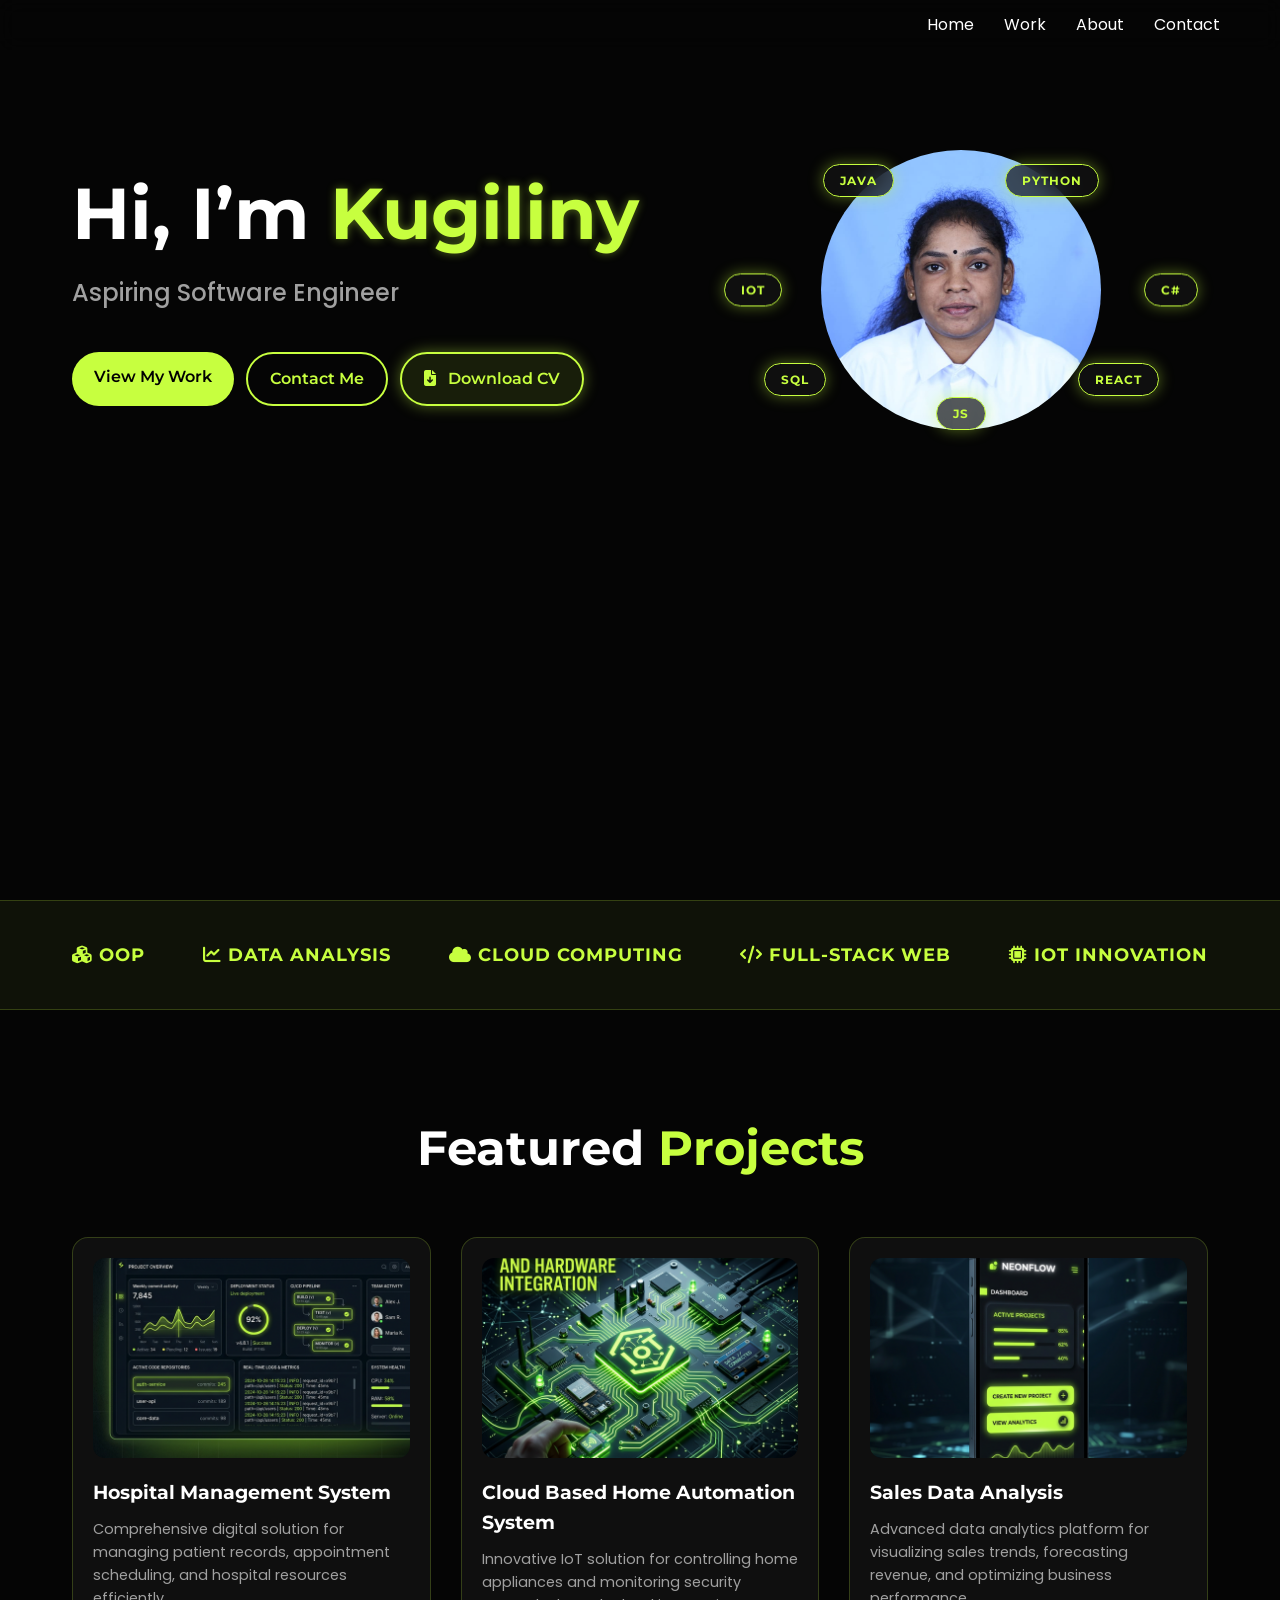
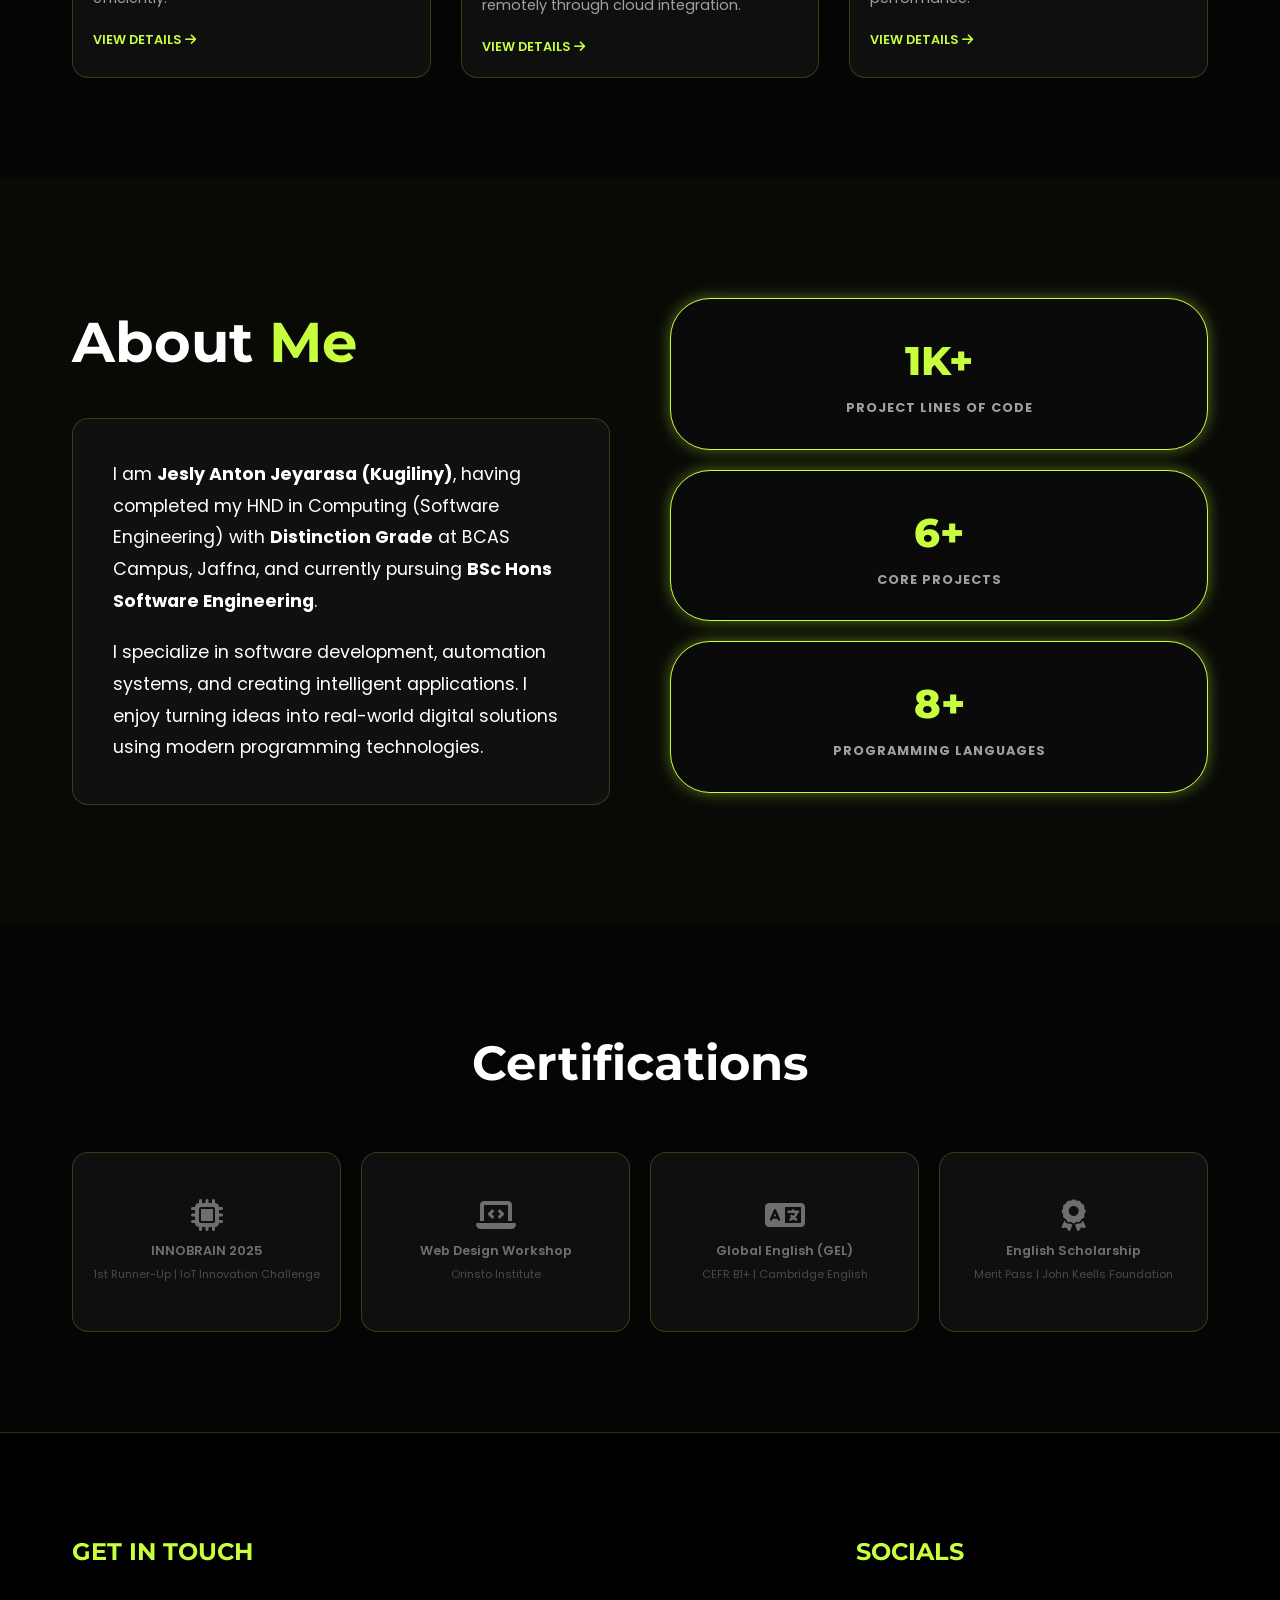
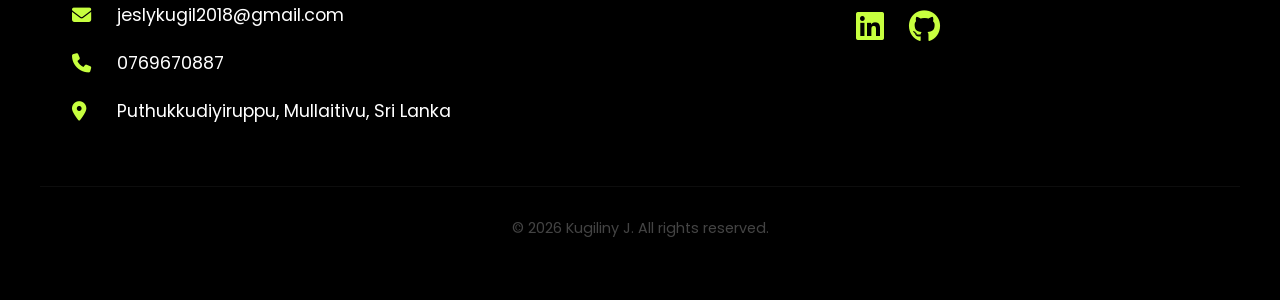
==== index.html @ eb938225 "style: update achievement cards to pill shape" ====
<!DOCTYPE html>
<html lang="en">

<head>
    <meta charset="UTF-8">
    <meta name="viewport" content="width=1280">
    <title>Kugiliny J. | Software Engineer Portfolio</title>
    <link rel="preconnect" href="https://fonts.googleapis.com">
    <link rel="preconnect" href="https://fonts.gstatic.com" crossorigin>
    <link
        href="https://fonts.googleapis.com/css2?family=Montserrat:wght@700;800&family=Poppins:wght@400;500;600&display=swap"
        rel="stylesheet">
    <link rel="stylesheet" href="style.css">
    <link rel="stylesheet" href="https://cdnjs.cloudflare.com/ajax/libs/font-awesome/6.4.0/css/all.min.css">
</head>

<body>

    <nav
        style="position: fixed; top: 0; left: 0; right: 0; z-index: 1000; background: rgba(5,5,5,0.8); backdrop-filter: blur(10px); min-width: 1280px;">
        <div class="container"
            style="padding: 10px 20px; display: flex; justify-content: space-between; align-items: center;">
            <div class="logo-placeholder" style="height: 30px;"></div>
            <div class="nav-links" style="display: flex; gap: 30px;">
                <a href="#home">Home</a>
                <a href="#projects">Work</a>
                <a href="#about">About</a>
                <a href="#contact">Contact</a>
            </div>
        </div>
    </nav>

    <!-- Hero Section -->
    <section id="home" class="hero"
        style="min-height: 100vh; display: flex; align-items: flex-start; padding-top: 150px; position: relative; overflow: hidden;">
        <div class="container" style="display: grid; grid-template-columns: 1.2fr 1fr; gap: 50px; align-items: center;">
            <div class="hero-content reveal">
                <h1 style="font-size: 4.5rem; line-height: 1.1; margin-bottom: 20px;">Hi, I’m <span class="glow-text"
                        style="color: var(--accent-color);">Kugiliny</span></h1>
                <p style="font-size: 1.5rem; color: var(--text-gray); margin-bottom: 40px; font-weight: 500;">Aspiring
                    Software Engineer </p>
                <div class="hero-btns" style="display: flex; gap: 12px;">
                    <a href="#projects" class="btn btn-primary">View My Work</a>
                    <a href="#contact" class="btn btn-secondary">Contact Me</a>
                    <a href="assets/Kugiliny_CV.pdf" download class="btn btn-secondary glow-border"
                        style="background: rgba(199, 255, 63, 0.1);"><i class="fas fa-file-download"
                            style="margin-right: 8px;"></i> Download CV</a>
                </div>
            </div>
            <div class="hero-image-container" style="position: relative;">
                <!-- Animated SVG Blob - Sharp and Solid -->
                <div class="blob-bg">
                    <svg viewBox="0 0 200 200" xmlns="http://www.w3.org/2000/svg">
                        <path fill="var(--accent-color)"
                            d="M38.1,-63.4C48.5,-55.8,55.5,-42.6,62.3,-29.4C69.1,-16.1,75.7,-2.8,74.1,9.8C72.5,22.4,62.7,34.3,51.8,43.2C40.9,52.2,28.9,58.3,15.6,62.4C2.3,66.6,-12.3,68.8,-26.4,65.1C-40.5,61.4,-54.2,51.8,-63.3,38.9C-72.4,26.1,-76.9,10,-75.1,-5.1C-73.3,-20.1,-65.2,-34.1,-54.1,-42.1C-43,-50.2,-28.9,-52.3,-16.1,-57.8C-3.4,-63.4,8,-72.4,22.1,-71.8C36.2,-71.2,52.9,-61.1,38.1,-63.4Z"
                            transform="translate(100 100)" />
                    </svg>
                </div>

                <div class="image-wrapper profile-mask" style="border: none; box-shadow: none;">
                    <img src="assets/kugiliny_photo.jpeg" alt="Kugiliny J.">
                </div>

                <!-- Tech Tags Restored to Original Style -->
                <div class="tech-tag glass glow-border" style="top: 5%; left: 22%;">Java</div>
                <div class="tech-tag glass glow-border" style="top: 5%; right: 22%;">Python</div>
                <div class="tech-tag glass glow-border" style="top: 50%; right: 2%; transform: translateY(-50%);">C#
                </div>
                <div class="tech-tag glass glow-border" style="top: 50%; left: 2%; transform: translateY(-50%);">IoT
                </div>
                <div class="tech-tag glass glow-border" style="bottom: 12%; left: 10%;">SQL</div>
                <div class="tech-tag glass glow-border" style="bottom: 12%; right: 10%;">React</div>
                <div class="tech-tag glass glow-border" style="bottom: 0%; left: 50%; transform: translateX(-50%);">JS
                </div>
            </div>
        </div>
        </div>
        </div>
    </section>

    <!-- Skill Bar -->
    <div class="skill-bar"
        style="background: rgba(199, 255, 63, 0.05); border-top: 1px solid var(--glass-border); border-bottom: 1px solid var(--glass-border); padding: 40px 0;">
        <div class="container"
            style="display: flex; justify-content: space-between; align-items: center; color: var(--accent-color); font-weight: 700; font-family: var(--font-heading); font-size: 1.1rem; text-transform: uppercase; letter-spacing: 1px;">
            <div class="skill-item"><i class="fas fa-cubes"></i> OOP</div>
            <div class="skill-item"><i class="fas fa-chart-line"></i> Data Analysis</div>
            <div class="skill-item"><i class="fas fa-cloud"></i> Cloud Computing</div>
            <div class="skill-item"><i class="fas fa-code"></i> Full-Stack Web</div>
            <div class="skill-item"><i class="fas fa-microchip"></i> IoT Innovation</div>
        </div>
    </div>

    <!-- Featured Projects -->
    <section id="projects">
        <div class="container">
            <h2 style="font-size: 3rem; margin-bottom: 50px; text-align: center;">Featured <span
                    style="color: var(--accent-color);">Projects</span></h2>
            <div class="project-grid" style="display: grid; grid-template-columns: repeat(3, 1fr); gap: 30px;">
                <!-- Project 1 -->
                <div class="project-card glass reveal" style="padding: 20px; transition: 0.4s ease; cursor: pointer;">
                    <div class="thumb"
                        style="width: 100%; height: 200px; border-radius: 12px; overflow: hidden; margin-bottom: 20px;">
                        <img src="assets/project_1.png" alt="Project 1"
                            style="width: 100%; height: 100%; object-fit: cover;">
                    </div>
                    <h3 style="margin-bottom: 10px;">Hospital Management System</h3>
                    <p style="color: var(--text-gray); font-size: 0.9rem; margin-bottom: 20px;">Comprehensive digital
                        solution for managing patient records, appointment scheduling, and hospital resources
                        efficiently.</p>
                    <div style="color: var(--accent-color); font-weight: 600; font-size: 0.8rem;">VIEW DETAILS <i
                            class="fas fa-arrow-right"></i></div>
                </div>
                <!-- Project 2 -->
                <div class="project-card glass reveal" style="padding: 20px; transition: 0.4s ease; cursor: pointer;">
                    <div class="thumb"
                        style="width: 100%; height: 200px; border-radius: 12px; overflow: hidden; margin-bottom: 20px;">
                        <img src="assets/project_2.png" alt="Project 2"
                            style="width: 100%; height: 100%; object-fit: cover;">
                    </div>
                    <h3 style="margin-bottom: 10px;">Cloud Based Home Automation System</h3>
                    <p style="color: var(--text-gray); font-size: 0.9rem; margin-bottom: 20px;">Innovative IoT solution
                        for controlling home appliances and monitoring security remotely through cloud integration.</p>
                    <div style="color: var(--accent-color); font-weight: 600; font-size: 0.8rem;">VIEW DETAILS <i
                            class="fas fa-arrow-right"></i></div>
                </div>
                <!-- Project 3 -->
                <div class="project-card glass reveal" style="padding: 20px; transition: 0.4s ease; cursor: pointer;">
                    <div class="thumb"
                        style="width: 100%; height: 200px; border-radius: 12px; overflow: hidden; margin-bottom: 20px;">
                        <img src="assets/project_3.png" alt="Project 3"
                            style="width: 100%; height: 100%; object-fit: cover;">
                    </div>
                    <h3 style="margin-bottom: 10px;">Sales Data Analysis</h3>
                    <p style="color: var(--text-gray); font-size: 0.9rem; margin-bottom: 20px;">Advanced data analytics
                        platform for visualizing sales trends, forecasting revenue, and optimizing business performance.
                    </p>
                    <div style="color: var(--accent-color); font-weight: 600; font-size: 0.8rem;">VIEW DETAILS <i
                            class="fas fa-arrow-right"></i></div>
                </div>
            </div>
        </div>
    </section>

    <!-- About Me -->
    <section id="about" style="background: rgba(199, 255, 63, 0.02); padding: 120px 0;">
        <div class="container">
            <div style="display: grid; grid-template-columns: 1fr 1fr; gap: 60px; align-items: start;">
                <div class="about-content reveal">
                    <h2 style="font-size: 3.5rem; margin-bottom: 30px;">About <span
                            style="color: var(--accent-color);">Me</span></h2>
                    <div class="glass" style="padding: 40px; line-height: 1.8;">
                        <p style="margin-bottom: 20px; font-size: 1.1rem;">I am <strong>Jesly Anton Jeyarasa
                                (Kugiliny)</strong>, having completed my HND in Computing (Software Engineering) with
                            <strong>Distinction Grade</strong> at BCAS Campus, Jaffna, and currently pursuing
                            <strong>BSc Hons Software Engineering</strong>.
                        </p>
                        <p style="font-size: 1.1rem;">I specialize in software development, automation systems, and
                            creating intelligent applications. I enjoy turning ideas into real-world digital solutions
                            using modern programming technologies.</p>
                    </div>
                </div>

                <div class="achievements-column reveal" style="display: flex; flex-direction: column; gap: 20px;">
                    <div class="achievement-card glow-border"
                        style="padding: 30px; text-align: center; transition: 0.4s ease; background: #0a0a0a; border-radius: 40px;">
                        <div
                            style="font-size: 2.5rem; color: var(--accent-color); font-family: var(--font-heading); font-weight: 800; margin-bottom: 5px;">
                            1K+</div>
                        <div
                            style="font-weight: 700; text-transform: uppercase; letter-spacing: 1px; font-size: 0.8rem; color: var(--text-gray);">
                            Project Lines of Code</div>
                    </div>
                    <div class="achievement-card glow-border"
                        style="padding: 30px; text-align: center; transition: 0.4s ease; background: #0a0a0a; border-radius: 40px;">
                        <div
                            style="font-size: 2.5rem; color: var(--accent-color); font-family: var(--font-heading); font-weight: 800; margin-bottom: 5px;">
                            6+</div>
                        <div
                            style="font-weight: 700; text-transform: uppercase; letter-spacing: 1px; font-size: 0.8rem; color: var(--text-gray);">
                            Core Projects</div>
                    </div>
                    <div class="achievement-card glow-border"
                        style="padding: 30px; text-align: center; transition: 0.4s ease; background: #0a0a0a; border-radius: 40px;">
                        <div
                            style="font-size: 2.5rem; color: var(--accent-color); font-family: var(--font-heading); font-weight: 800; margin-bottom: 5px;">
                            8+</div>
                        <div
                            style="font-weight: 700; text-transform: uppercase; letter-spacing: 1px; font-size: 0.8rem; color: var(--text-gray);">
                            Programming Languages</div>
                    </div>
                </div>
            </div>
        </div>
    </section>

    <!-- Certificates -->
    <section>
        <div class="container">
            <h2 style="font-size: 3rem; margin-bottom: 50px; text-align: center;">Certifications</h2>
            <div class="cert-grid" style="display: grid; grid-template-columns: repeat(4, 1fr); gap: 20px;">
                <div class="cert-item glass"
                    style="height: 180px; display: flex; align-items: center; justify-content: center; overflow: hidden; transition: 0.3s ease;">
                    <div style="opacity: 0.4; text-align: center; padding: 20px;">
                        <i class="fas fa-microchip" style="font-size: 2rem; margin-bottom: 10px;"></i>
                        <div style="font-size: 0.8rem; font-weight: 600;">INNOBRAIN 2025</div>
                        <div style="font-size: 0.7rem; color: var(--text-gray); margin-top: 5px;">1st Runner-Up | IoT
                            Innovation Challenge</div>
                    </div>
                </div>
                <div class="cert-item glass"
                    style="height: 180px; display: flex; align-items: center; justify-content: center; overflow: hidden; transition: 0.3s ease;">
                    <div style="opacity: 0.4; text-align: center; padding: 20px;">
                        <i class="fas fa-laptop-code" style="font-size: 2rem; margin-bottom: 10px;"></i>
                        <div style="font-size: 0.8rem; font-weight: 600;">Web Design Workshop</div>
                        <div style="font-size: 0.7rem; color: var(--text-gray); margin-top: 5px;">Orinsto Institute
                        </div>
                    </div>
                </div>
                <div class="cert-item glass"
                    style="height: 180px; display: flex; align-items: center; justify-content: center; overflow: hidden; transition: 0.3s ease;">
                    <div style="opacity: 0.4; text-align: center; padding: 20px;">
                        <i class="fas fa-language" style="font-size: 2rem; margin-bottom: 10px;"></i>
                        <div style="font-size: 0.8rem; font-weight: 600;">Global English (GEL)</div>
                        <div style="font-size: 0.7rem; color: var(--text-gray); margin-top: 5px;">CEFR B1+ | Cambridge
                            English</div>
                    </div>
                </div>
                <div class="cert-item glass"
                    style="height: 180px; display: flex; align-items: center; justify-content: center; overflow: hidden; transition: 0.3s ease;">
                    <div style="opacity: 0.4; text-align: center; padding: 20px;">
                        <i class="fas fa-award" style="font-size: 2rem; margin-bottom: 10px;"></i>
                        <div style="font-size: 0.8rem; font-weight: 600;">English Scholarship</div>
                        <div style="font-size: 0.7rem; color: var(--text-gray); margin-top: 5px;">Merit Pass | John
                            Keells Foundation</div>
                    </div>
                </div>
            </div>
        </div>
    </section>

    <!-- Footer -->
    <footer id="contact" style="padding: 100px 0 60px; border-top: 1px solid var(--glass-border); background: #000;">
        <div class="container" style="display: grid; grid-template-columns: 2fr 1fr; gap: 80px;">
            <div class="footer-contact">
                <h3 style="font-size: 1.5rem; margin-bottom: 30px; color: var(--accent-color);">GET IN TOUCH</h3>
                <div style="display: flex; flex-direction: column; gap: 20px;">
                    <a href="mailto:jeslykugil2018@gmail.com"
                        style="display: flex; align-items: center; gap: 15px; font-size: 1.1rem;">
                        <i class="fas fa-envelope"
                            style="color: var(--accent-color); font-size: 1.2rem; width: 30px;"></i>
                        jeslykugil2018@gmail.com
                    </a>
                    <a href="tel:0769670887" style="display: flex; align-items: center; gap: 15px; font-size: 1.1rem;">
                        <i class="fas fa-phone" style="color: var(--accent-color); font-size: 1.2rem; width: 30px;"></i>
                        0769670887
                    </a>
                    <div
                        style="display: flex; align-items: center; gap: 15px; font-size: 1.1rem; color: var(--text-white);">
                        <i class="fas fa-location-dot"
                            style="color: var(--accent-color); font-size: 1.2rem; width: 30px;"></i>
                        Puthukkudiyiruppu, Mullaitivu, Sri Lanka
                    </div>
                </div>
            </div>
            <div class="footer-socials">
                <h3 style="font-size: 1.5rem; margin-bottom: 30px; color: var(--accent-color);">SOCIALS</h3>
                <div style="display: flex; gap: 25px; font-size: 2rem;">
                    <a href="#" style="color: var(--accent-color); transition: 0.3s ease;"
                        onmouseover="this.style.textShadow='0 0 15px var(--accent-glow)'"
                        onmouseout="this.style.textShadow='none'">
                        <i class="fab fa-linkedin"></i>
                    </a>
                    <a href="https://github.com/jeslykugil2018" target="_blank"
                        style="color: var(--accent-color); transition: 0.3s ease;"
                        onmouseover="this.style.textShadow='0 0 15px var(--accent-glow)'"
                        onmouseout="this.style.textShadow='none'">
                        <i class="fab fa-github"></i>
                    </a>
                </div>
            </div>
        </div>
        <div class="container"
            style="margin-top: 60px; text-align: center; border-top: 1px solid rgba(255,255,255,0.05); padding-top: 30px; font-size: 0.9rem; color: #444;">
            &copy; 2026 Kugiliny J. All rights reserved.
        </div>
    </footer>

    <script src="scripts.js"></script>
    <style>
        .project-card:hover {
            border-color: var(--accent-color);
            box-shadow: 0 0 30px var(--accent-glow);
            transform: translateY(-10px);
        }

        .nav-links a:hover {
            color: var(--accent-color);
        }

        .cert-item:hover {
            transform: scale(1.05);
            border-color: var(--accent-color);
            opacity: 1;
        }

        .cert-item:hover div {
            opacity: 1 !important;
            color: var(--accent-color);
        }

        .achievement-card:hover {
            transform: translateY(-5px);
            border-color: var(--accent-color);
            box-shadow: 0 0 20px var(--accent-glow);
        }
    </style>
</body>

</html>
---- style.css ----
:root {
    --bg-color: #050505;
    --accent-color: #C7FF3F;
    --accent-glow: rgba(199, 255, 63, 0.4);
    --text-white: #ffffff;
    --text-gray: #a0a0a0;
    --glass-bg: rgba(20, 20, 20, 0.7);
    --glass-border: rgba(199, 255, 63, 0.2);
    --card-shadow: 0 8px 32px 0 rgba(0, 0, 0, 0.8);
    --font-heading: 'Montserrat', sans-serif;
    --font-body: 'Poppins', sans-serif;
}

* {
    margin: 0;
    padding: 0;
    box-sizing: border-box;
}

html,
body {
    min-width: 1280px;
    background-color: var(--bg-color);
    color: var(--text-white);
    font-family: var(--font-body);
    overflow-x: auto;
    line-height: 1.6;
}

h1,
h2,
h3 {
    font-family: var(--font-heading);
    font-weight: 700;
}

a {
    text-decoration: none;
    color: inherit;
    transition: 0.3s ease;
}

/* Glassmorphism Utility */
.glass {
    background: var(--glass-bg);
    backdrop-filter: blur(12px);
    -webkit-backdrop-filter: blur(12px);
    border: 1px solid var(--glass-border);
    border-radius: 16px;
}

/* Glow Utility */
.glow-border {
    border: 1px solid var(--accent-color);
    box-shadow: 0 0 15px var(--accent-glow);
}

.glow-text {
    text-shadow: 0 0 10px var(--accent-glow);
}

/* Buttons */
.btn {
    padding: 12px 22px;
    border-radius: 50px;
    font-weight: 600;
    cursor: pointer;
    transition: all 0.3s cubic-bezier(0.175, 0.885, 0.32, 1.275);
    display: inline-block;
    font-family: var(--font-heading);
}

.btn-primary {
    background-color: var(--accent-color);
    color: #000;
    border: none;
}

.btn-primary:hover {
    transform: scale(1.05);
    box-shadow: 0 0 25px var(--accent-glow);
}

.btn-secondary {
    background: transparent;
    color: var(--accent-color);
    border: 2px solid var(--accent-color);
}

.btn-secondary:hover {
    background: var(--accent-color);
    color: #000;
    box-shadow: 0 0 20px var(--accent-glow);
}

/* Layout Containers */
.container {
    width: 1200px;
    margin: 0 auto;
    padding: 0 2rem;
}

section {
    padding: 100px 0;
}

/* Animations */
@keyframes float {
    0% {
        transform: translateY(0px);
    }

    50% {
        transform: translateY(-20px);
    }

    100% {
        transform: translateY(0px);
    }
}

@keyframes pulse-glow {
    0% {
        box-shadow: 0 0 10px var(--accent-glow);
    }

    50% {
        box-shadow: 0 0 25px var(--accent-glow);
    }

    100% {
        box-shadow: 0 0 10px var(--accent-glow);
    }
}

@keyframes float-tag {
    0% {
        transform: translateY(0) rotate(0deg);
    }

    33% {
        transform: translateY(-10px) rotate(2deg);
    }

    66% {
        transform: translateY(5px) rotate(-1deg);
    }

    100% {
        transform: translateY(0) rotate(0deg);
    }
}

.tech-tag {
    position: absolute;
    padding: 6px 16px;
    font-weight: 700;
    font-family: var(--font-heading);
    color: var(--accent-color);
    letter-spacing: 1px;
    text-transform: uppercase;
    font-size: 0.75rem;
    z-index: 10;
    pointer-events: none;
    border-radius: 50px !important;
    white-space: nowrap;
    transition: transform 0.3s ease;
}

/* Remove Pointer Triangles */
.tech-tag::after {
    display: none;
}

/* Position pointers based on tag side */
.tech-tag[style*="left"]::after {
    right: -8px;
    top: 50%;
    transform: translateY(-50%);
    border-width: 6px 0 6px 10px;
    border-color: transparent transparent transparent #fff;
}

.tech-tag[style*="right"]::after {
    left: -8px;
    top: 50%;
    transform: translateY(-50%);
    border-width: 6px 10px 6px 0;
    border-color: transparent #fff transparent transparent;
}

/* Special case for bottom/centered tags */
.tech-tag[style*="bottom: 0%"]::after {
    top: -8px;
    left: 50%;
    transform: translateX(-50%);
    border-width: 0 6px 10px 6px;
    border-color: transparent transparent #fff transparent;
}

.tech-tag:nth-child(even) {
    animation-delay: -2s;
}

.tech-tag:nth-child(3n) {
    animation-delay: -4s;
}

/* Hero Image Enhancements */
.hero-image-container {
    display: flex;
    justify-content: center;
    align-items: center;
}

.blob-bg {
    position: absolute;
    width: 420px;
    height: 420px;
    z-index: -1;
    filter: blur(35px);
    opacity: 0.6;
}

.blob-bg svg {
    width: 100%;
    height: 100%;
}

.profile-mask {
    width: 280px;
    height: 280px;
    position: relative;
    overflow: hidden;
    border-radius: 50%;
    border: none;
    box-shadow: 0 10px 40px rgba(0, 0, 0, 0.5);
    z-index: 2;
}

.profile-mask img {
    width: 100%;
    height: 100%;
    object-fit: cover;
    transform: scale(1.05);
}

@keyframes blob-pulse {
    0% {
        transform: scale(1) rotate(0deg);
        opacity: 0.5;
    }

    50% {
        transform: scale(1.2) rotate(180deg);
        opacity: 0.8;
    }

    100% {
        transform: scale(1) rotate(360deg);
        opacity: 0.5;
    }
}

@keyframes morph {
    0% {
        border-radius: 60% 40% 30% 70% / 60% 30% 70% 40%;
    }

    50% {
        border-radius: 30% 60% 70% 40% / 50% 60% 30% 60%;
    }

    100% {
        border-radius: 60% 40% 30% 70% / 60% 30% 70% 40%;
    }
}

.reveal {
    opacity: 0;
    transform: translateY(30px);
    transition: all 0.8s ease-out;
}

.reveal.active {
    opacity: 1;
    transform: translateY(0);
}

/* --- End of Styles --- */
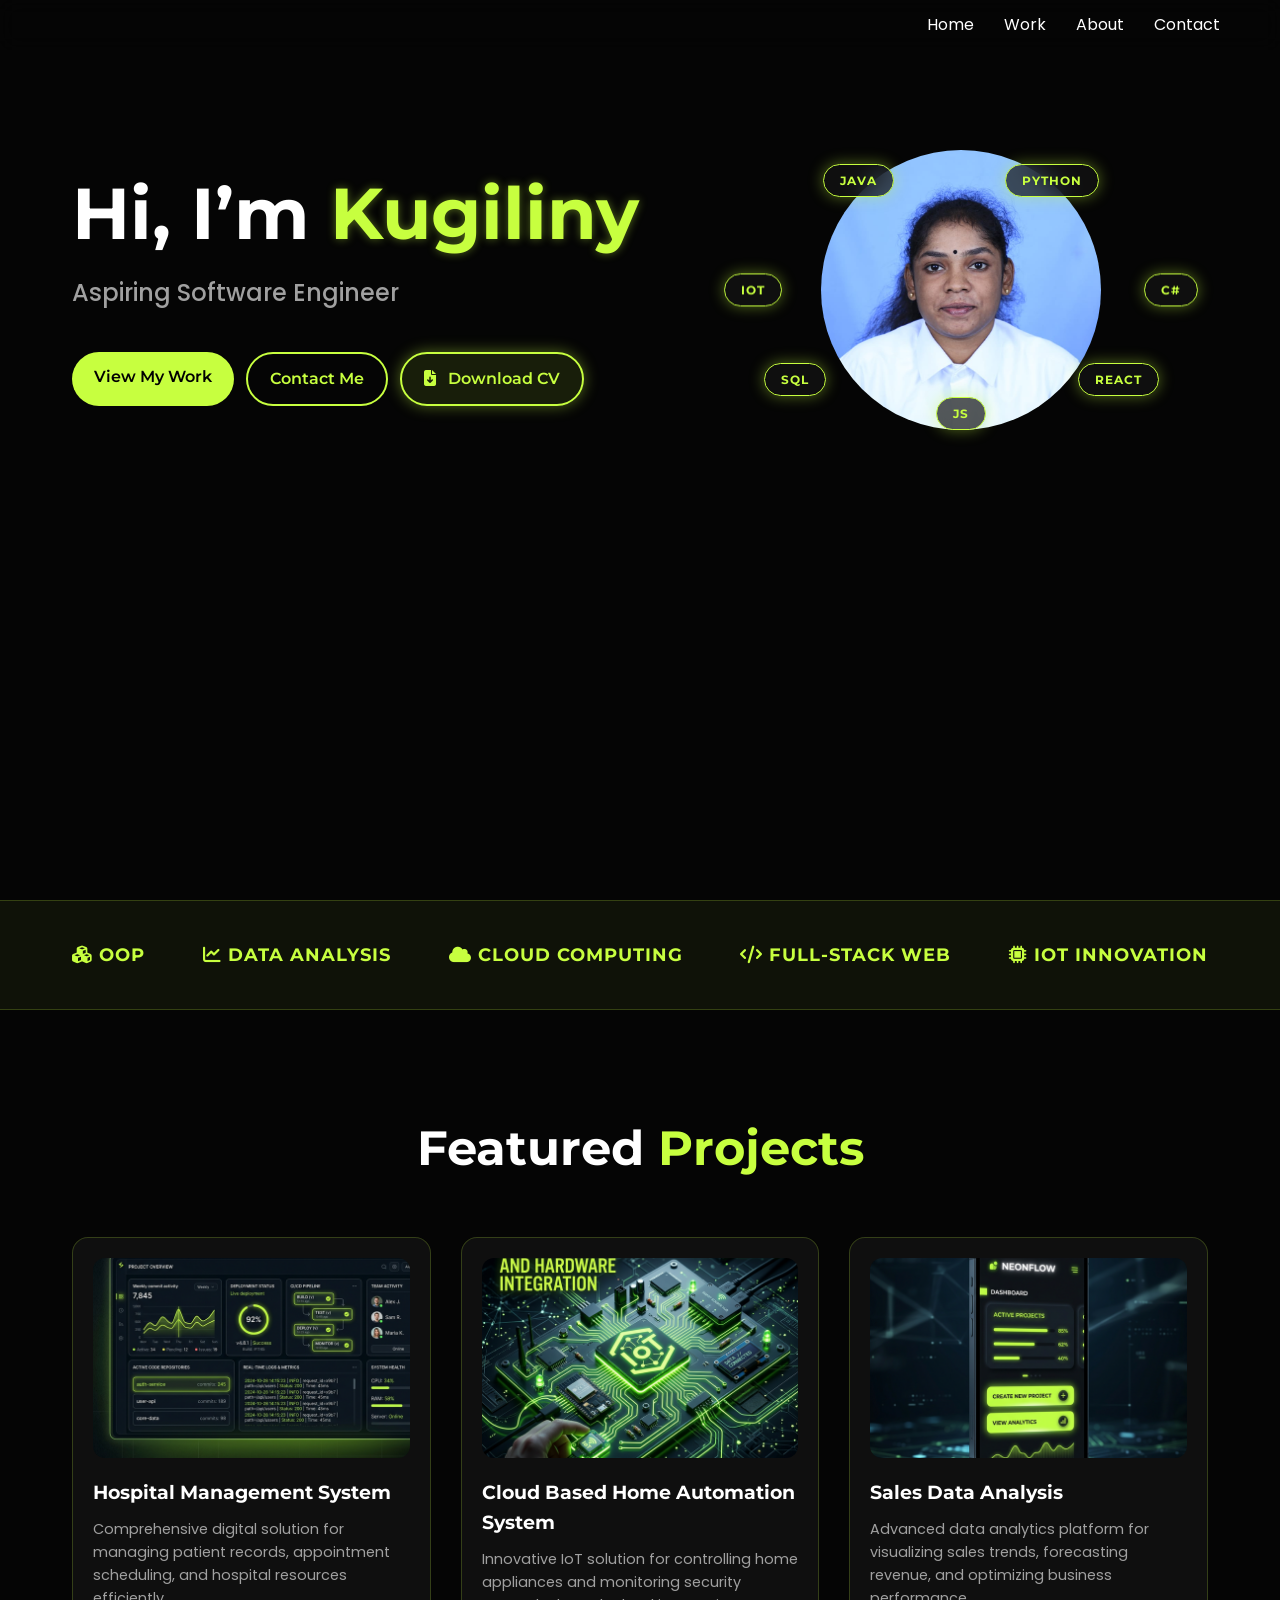
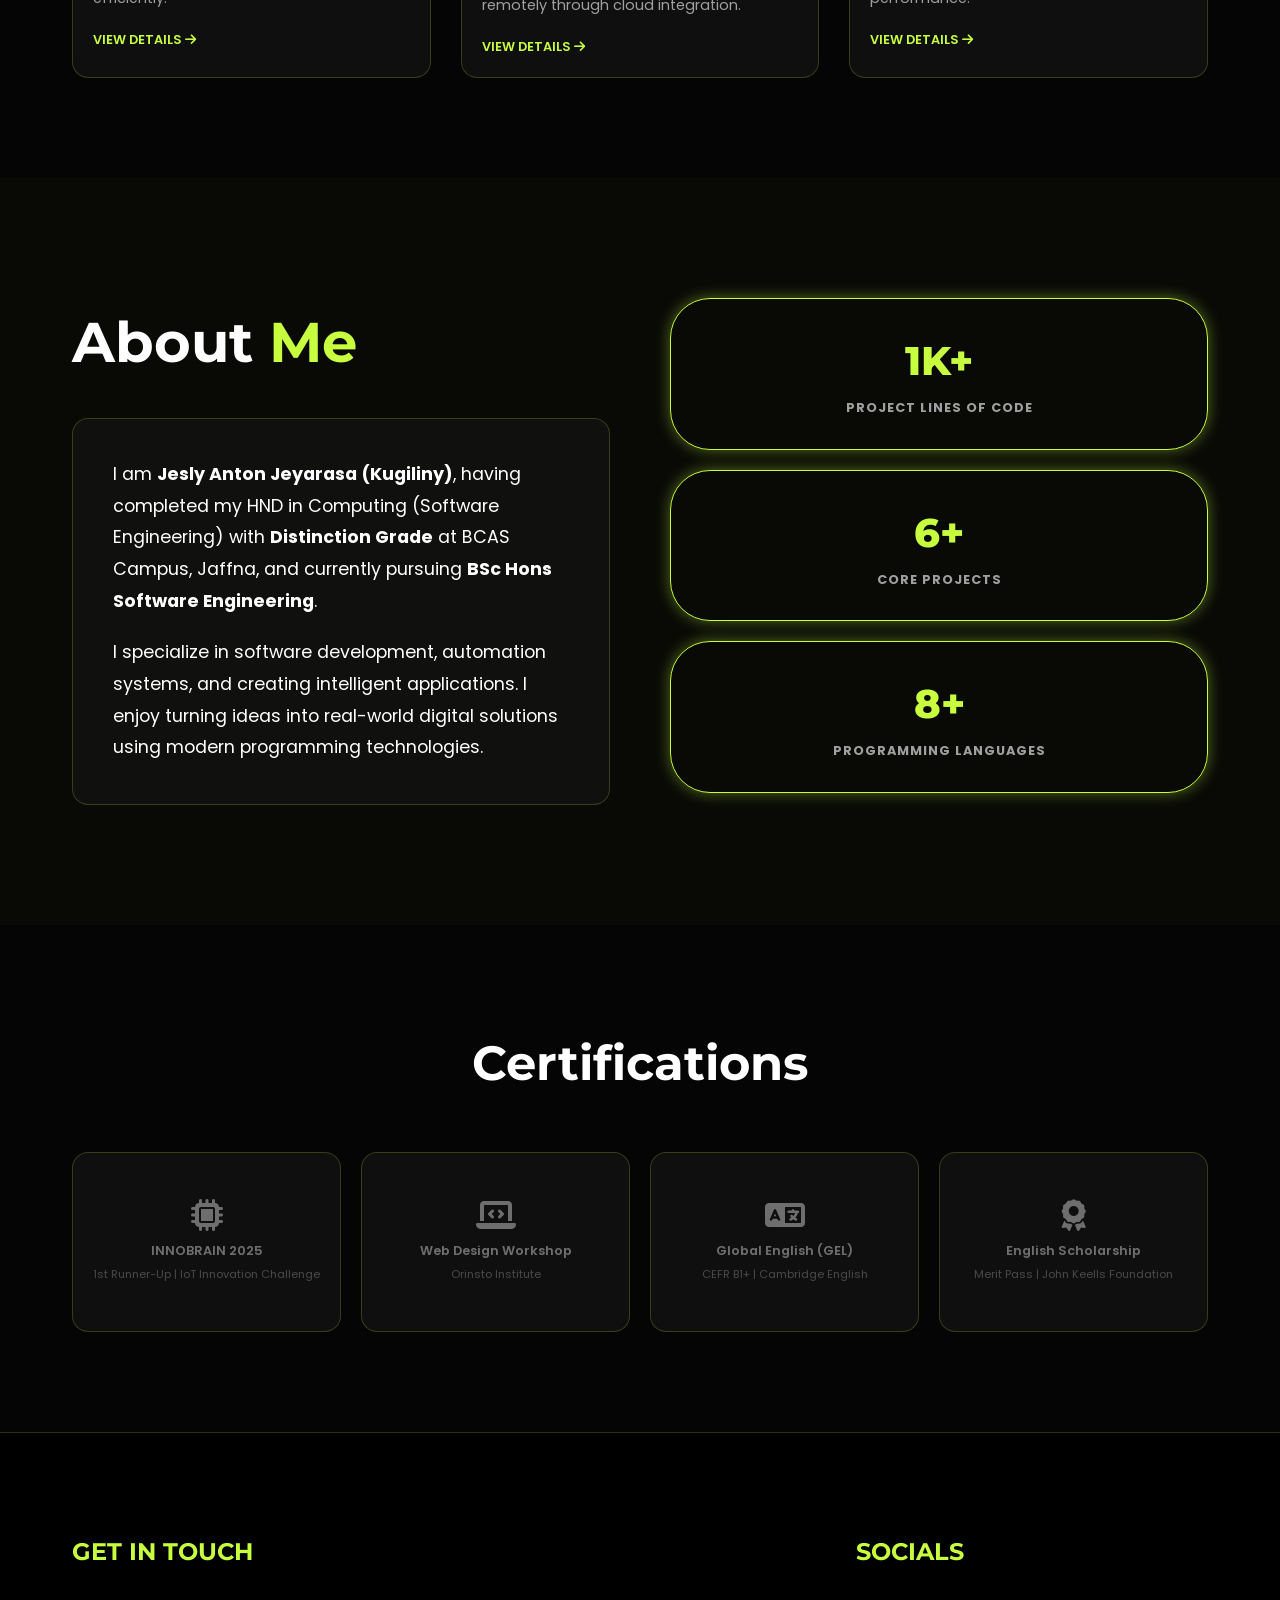
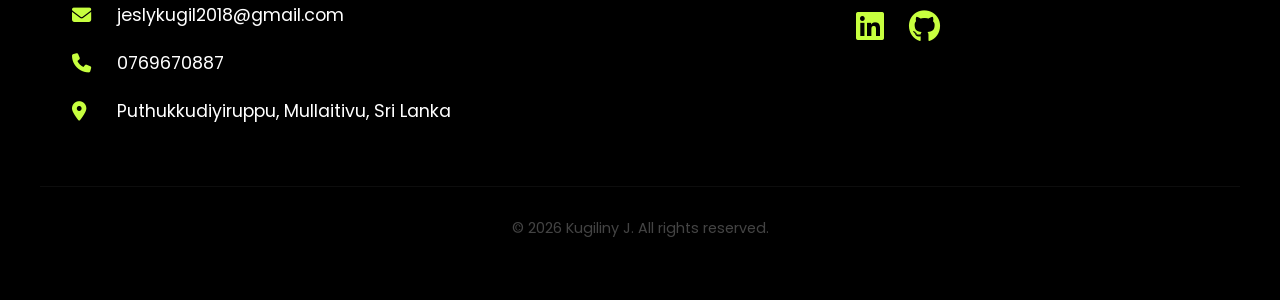
==== commit c6115866: "style: remove solid background from achievement cards" ====
--- a/index.html
+++ b/index.html
@@ -163,7 +163,7 @@
 
                 <div class="achievements-column reveal" style="display: flex; flex-direction: column; gap: 20px;">
                     <div class="achievement-card glow-border"
-                        style="padding: 30px; text-align: center; transition: 0.4s ease; background: #0a0a0a; border-radius: 40px;">
+                        style="padding: 30px; text-align: center; transition: 0.4s ease; border-radius: 40px;">
                         <div
                             style="font-size: 2.5rem; color: var(--accent-color); font-family: var(--font-heading); font-weight: 800; margin-bottom: 5px;">
                             1K+</div>
@@ -172,7 +172,7 @@
                             Project Lines of Code</div>
                     </div>
                     <div class="achievement-card glow-border"
-                        style="padding: 30px; text-align: center; transition: 0.4s ease; background: #0a0a0a; border-radius: 40px;">
+                        style="padding: 30px; text-align: center; transition: 0.4s ease; border-radius: 40px;">
                         <div
                             style="font-size: 2.5rem; color: var(--accent-color); font-family: var(--font-heading); font-weight: 800; margin-bottom: 5px;">
                             6+</div>
@@ -181,7 +181,7 @@
                             Core Projects</div>
                     </div>
                     <div class="achievement-card glow-border"
-                        style="padding: 30px; text-align: center; transition: 0.4s ease; background: #0a0a0a; border-radius: 40px;">
+                        style="padding: 30px; text-align: center; transition: 0.4s ease; border-radius: 40px;">
                         <div
                             style="font-size: 2.5rem; color: var(--accent-color); font-family: var(--font-heading); font-weight: 800; margin-bottom: 5px;">
                             8+</div>
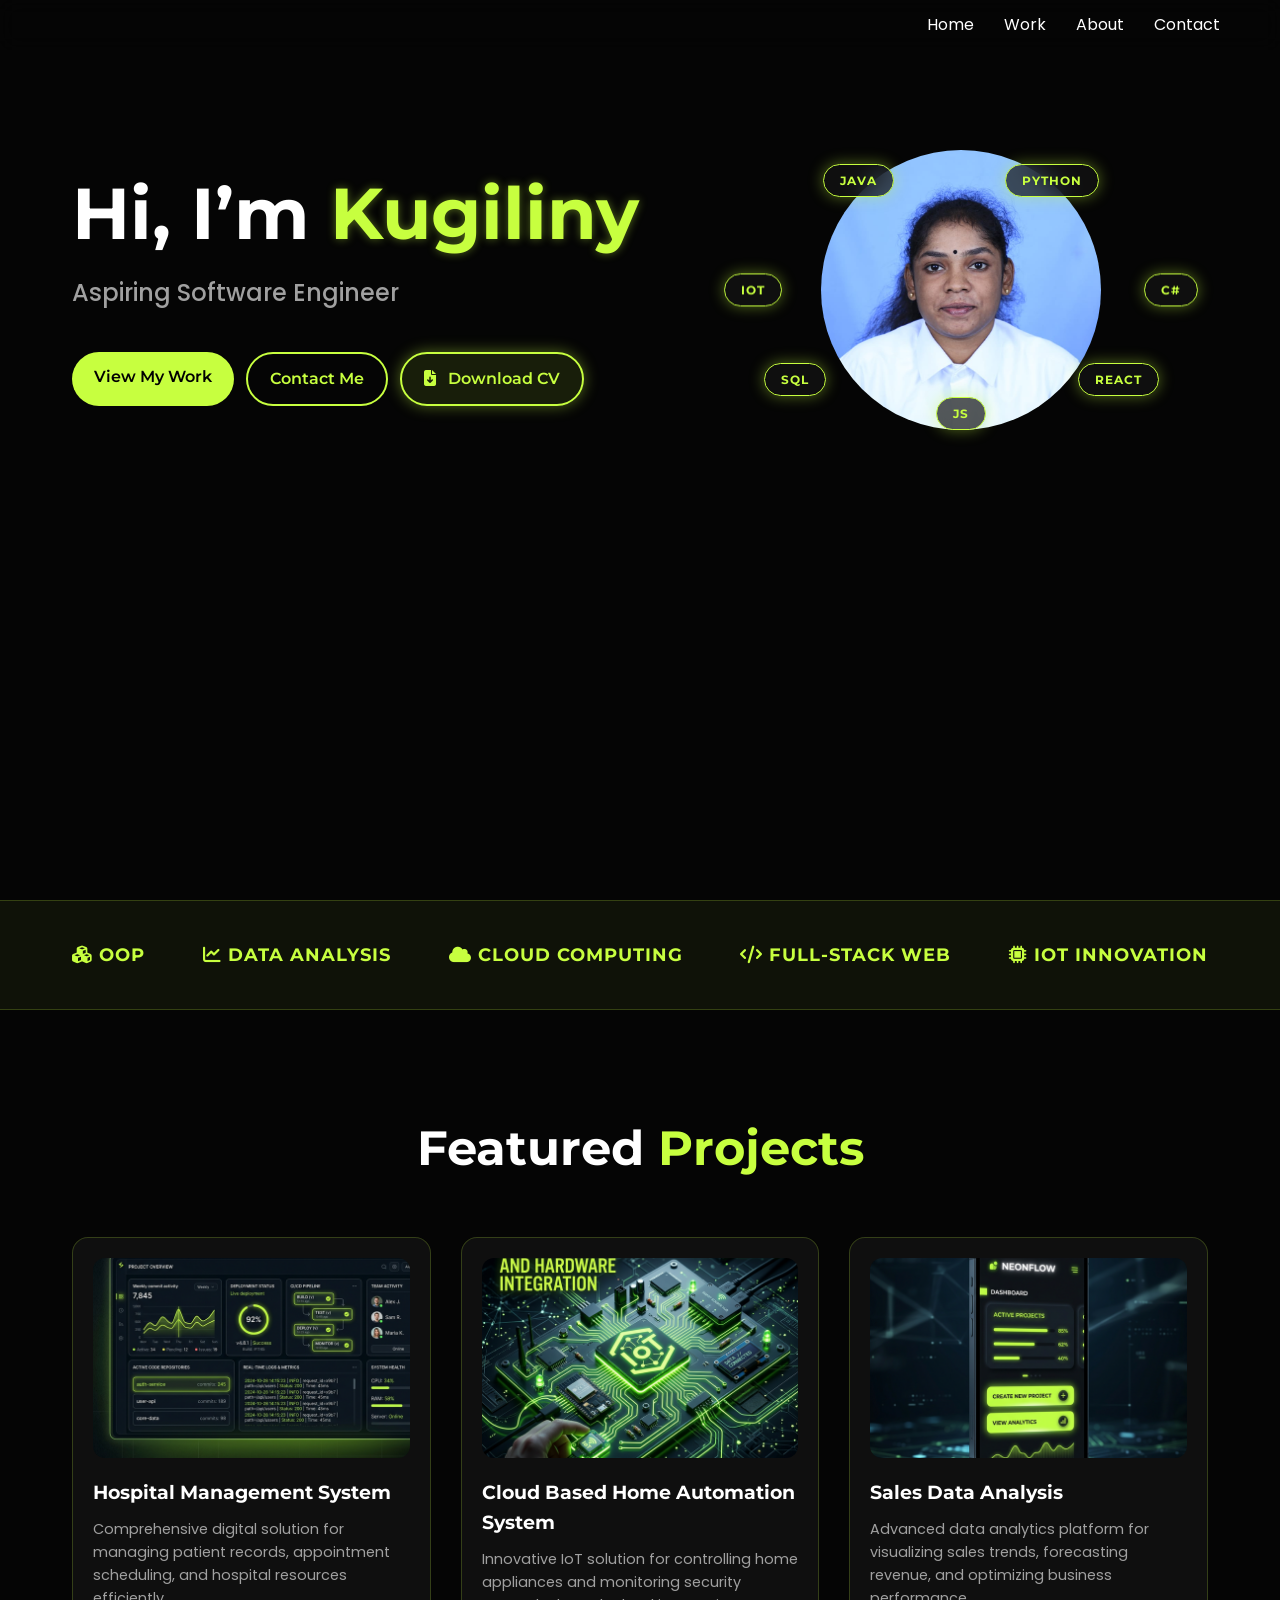
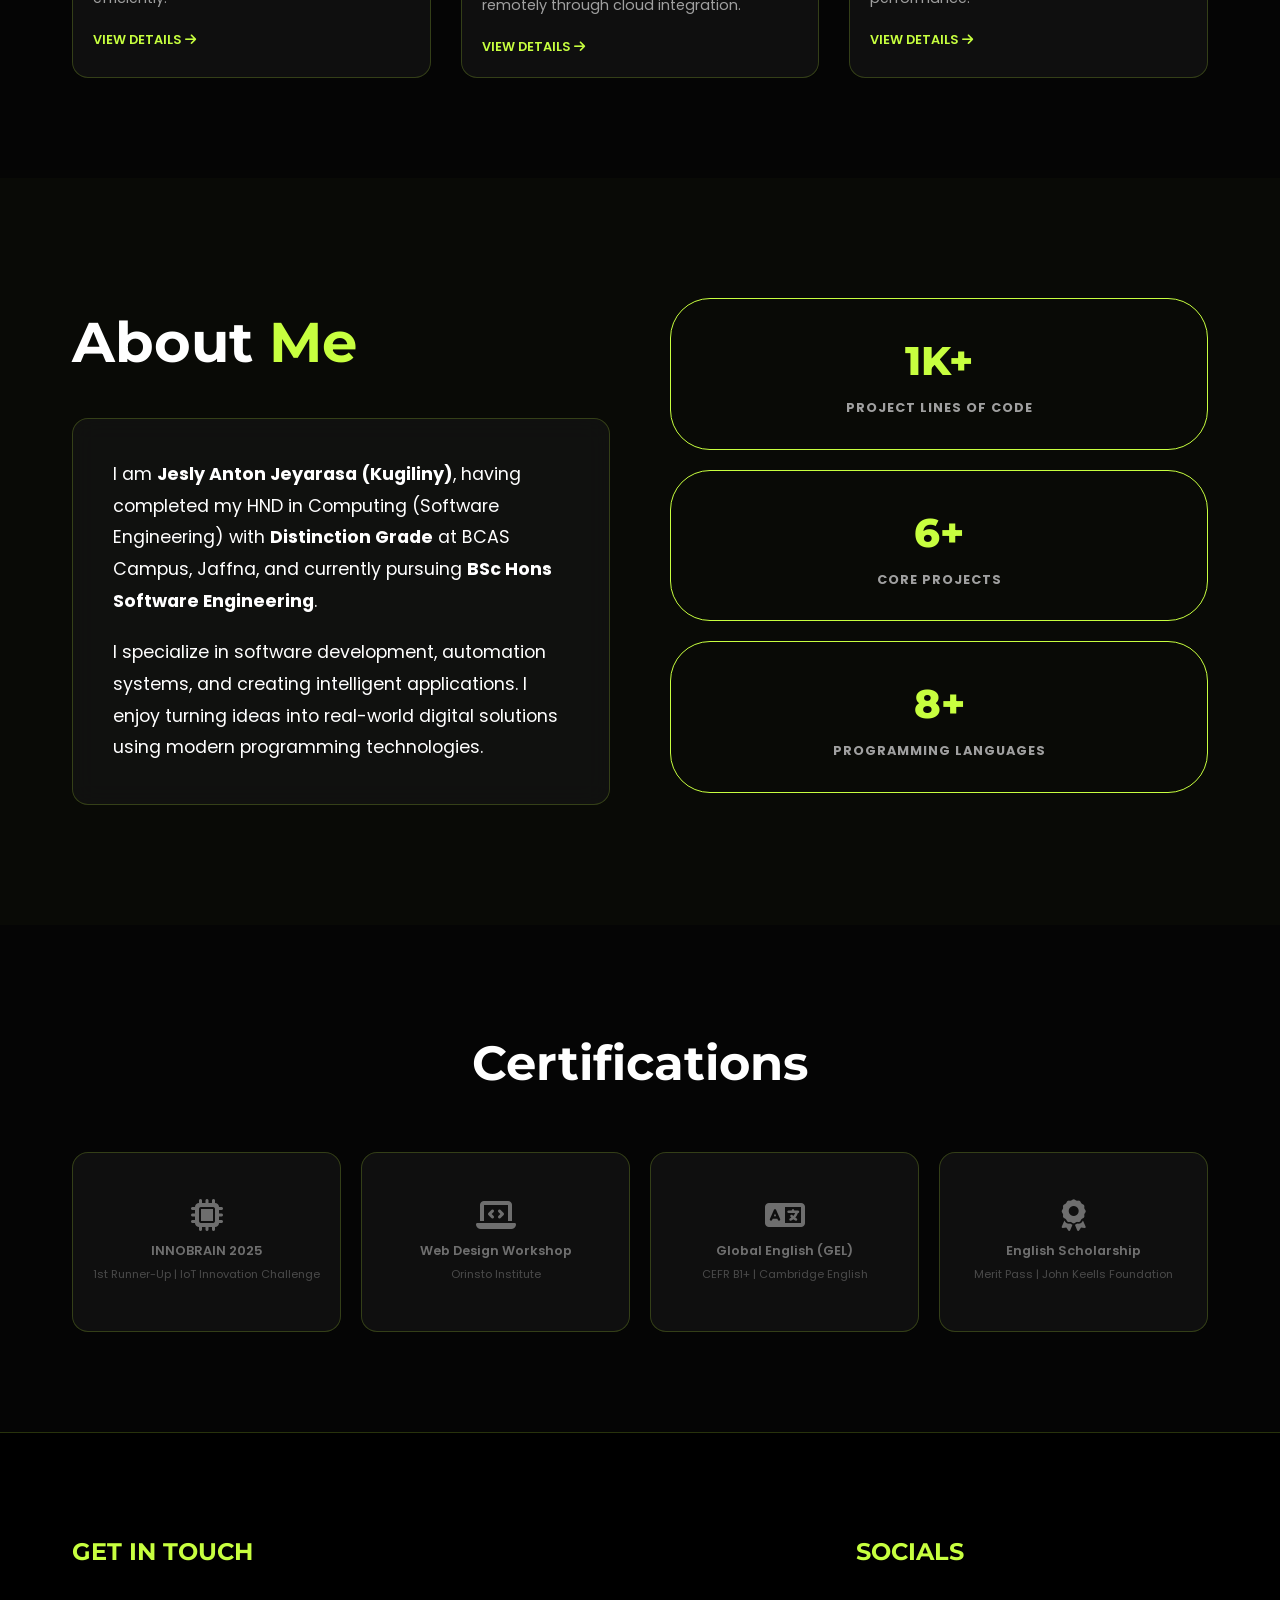
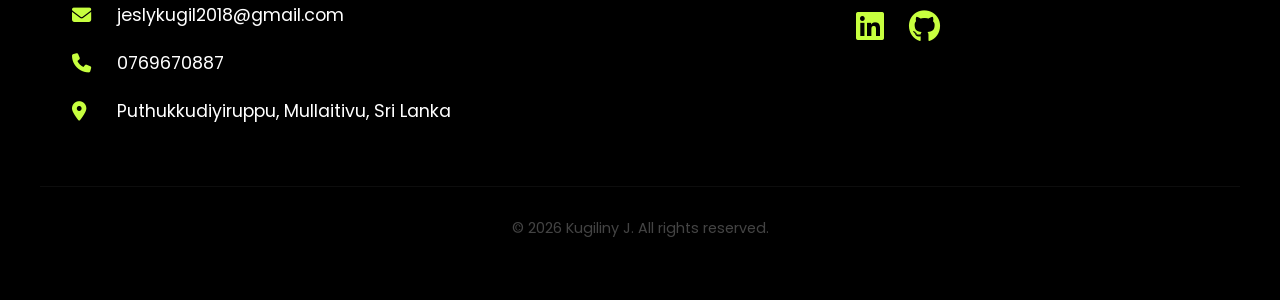
==== commit 24389515: "style: remove shadows from achievement cards" ====
--- a/index.html
+++ b/index.html
@@ -163,7 +163,7 @@
 
                 <div class="achievements-column reveal" style="display: flex; flex-direction: column; gap: 20px;">
                     <div class="achievement-card glow-border"
-                        style="padding: 30px; text-align: center; transition: 0.4s ease; border-radius: 40px;">
+                        style="padding: 30px; text-align: center; transition: 0.4s ease; border-radius: 40px; box-shadow: none;">
                         <div
                             style="font-size: 2.5rem; color: var(--accent-color); font-family: var(--font-heading); font-weight: 800; margin-bottom: 5px;">
                             1K+</div>
@@ -172,7 +172,7 @@
                             Project Lines of Code</div>
                     </div>
                     <div class="achievement-card glow-border"
-                        style="padding: 30px; text-align: center; transition: 0.4s ease; border-radius: 40px;">
+                        style="padding: 30px; text-align: center; transition: 0.4s ease; border-radius: 40px; box-shadow: none;">
                         <div
                             style="font-size: 2.5rem; color: var(--accent-color); font-family: var(--font-heading); font-weight: 800; margin-bottom: 5px;">
                             6+</div>
@@ -181,7 +181,7 @@
                             Core Projects</div>
                     </div>
                     <div class="achievement-card glow-border"
-                        style="padding: 30px; text-align: center; transition: 0.4s ease; border-radius: 40px;">
+                        style="padding: 30px; text-align: center; transition: 0.4s ease; border-radius: 40px; box-shadow: none;">
                         <div
                             style="font-size: 2.5rem; color: var(--accent-color); font-family: var(--font-heading); font-weight: 800; margin-bottom: 5px;">
                             8+</div>
@@ -312,7 +312,7 @@
         .achievement-card:hover {
             transform: translateY(-5px);
             border-color: var(--accent-color);
-            box-shadow: 0 0 20px var(--accent-glow);
+            box-shadow: none;
         }
     </style>
 </body>
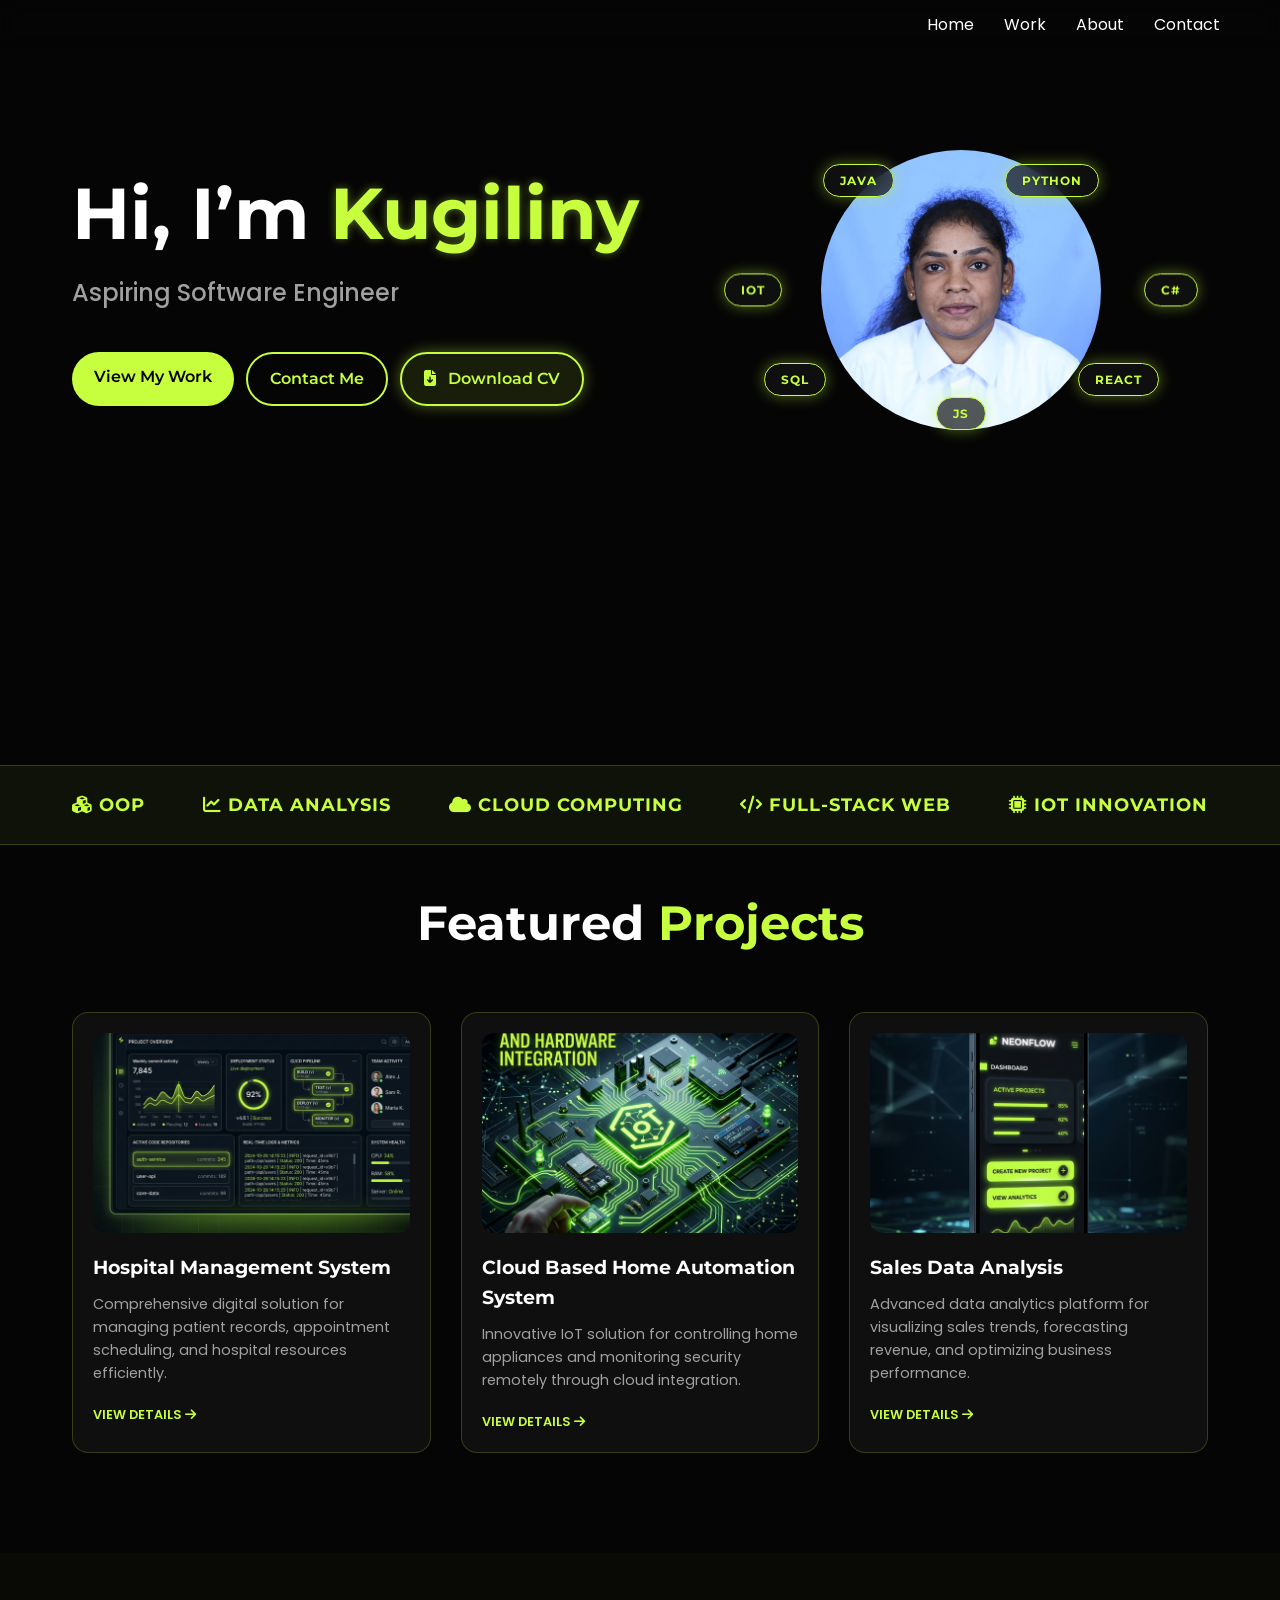
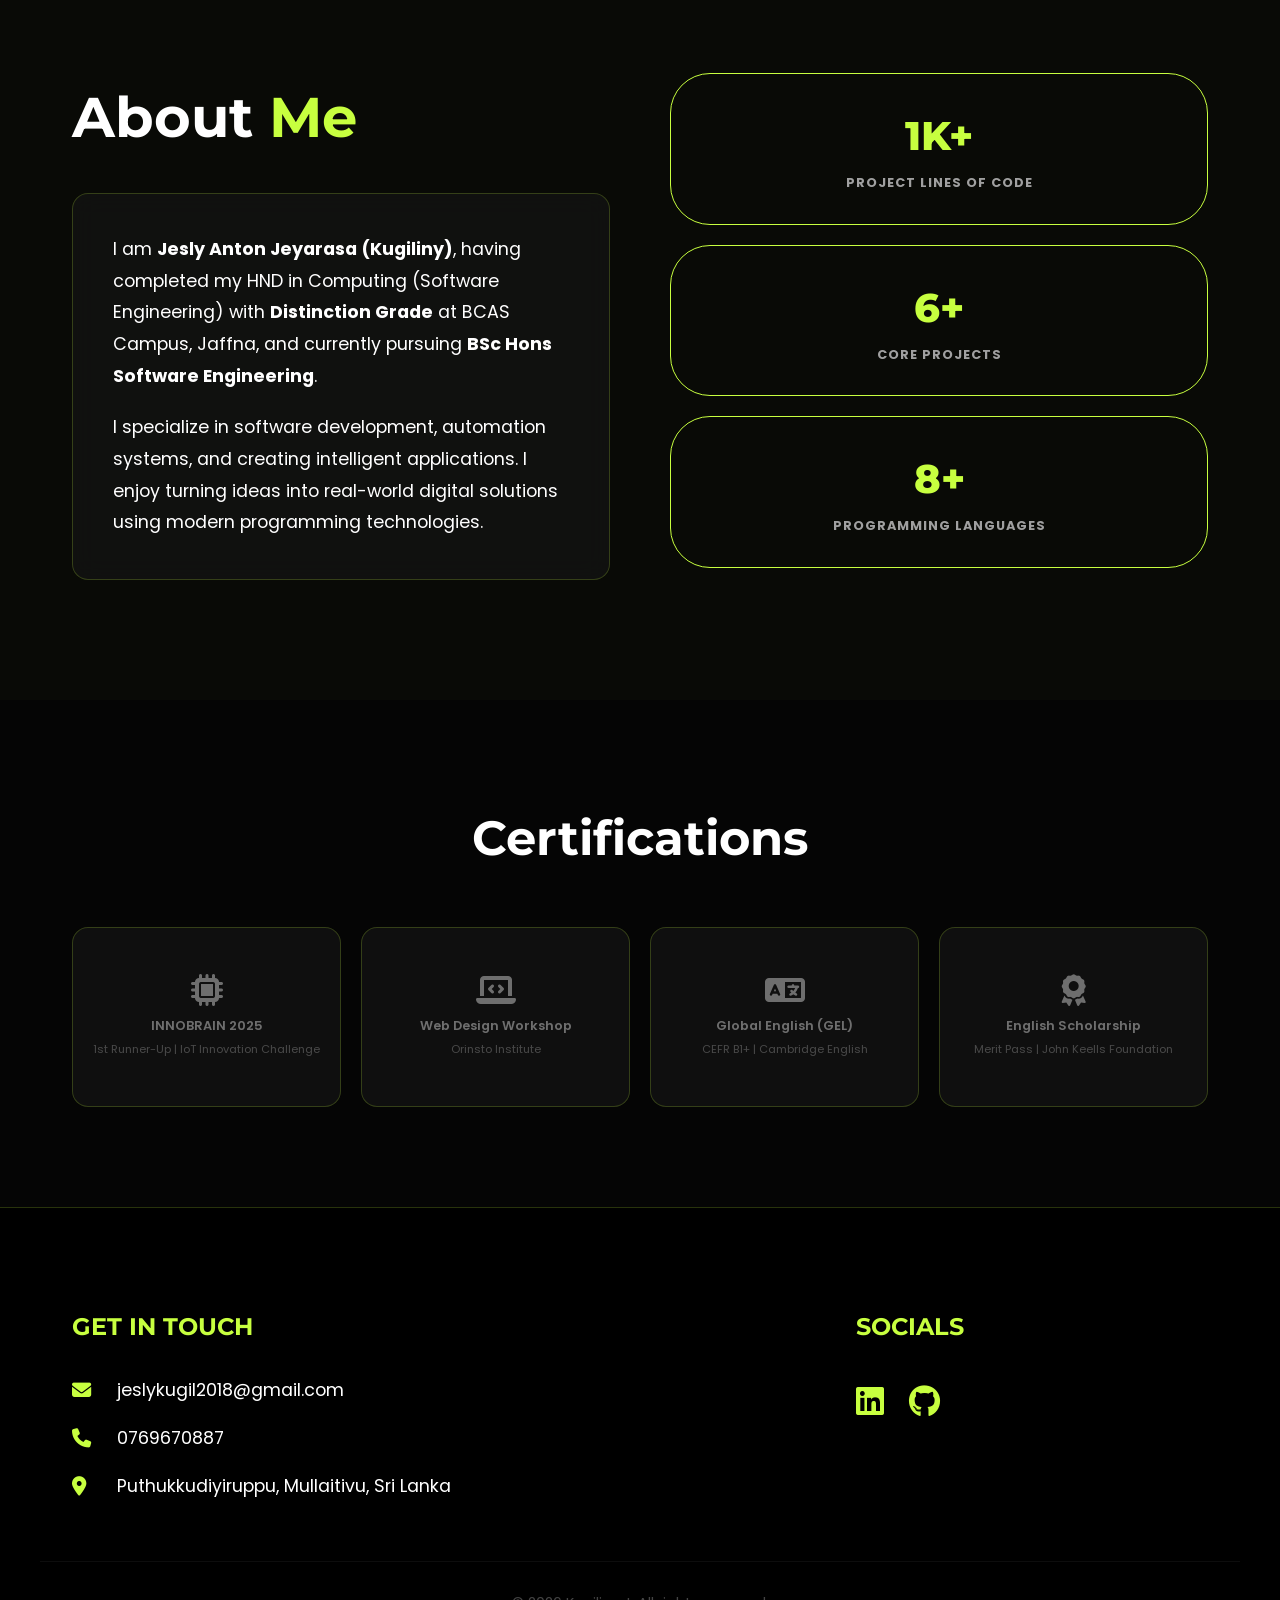
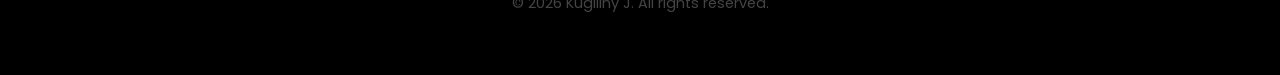
==== commit db5628e3: "style: minimize space between hero, skill bar, and projects sections" ====
--- a/index.html
+++ b/index.html
@@ -32,7 +32,7 @@
 
     <!-- Hero Section -->
     <section id="home" class="hero"
-        style="min-height: 100vh; display: flex; align-items: flex-start; padding-top: 150px; position: relative; overflow: hidden;">
+        style="min-height: 85vh; display: flex; align-items: flex-start; padding-top: 150px; padding-bottom: 40px; position: relative; overflow: hidden;">
         <div class="container" style="display: grid; grid-template-columns: 1.2fr 1fr; gap: 50px; align-items: center;">
             <div class="hero-content reveal">
                 <h1 style="font-size: 4.5rem; line-height: 1.1; margin-bottom: 20px;">Hi, I’m <span class="glow-text"
@@ -80,7 +80,7 @@
 
     <!-- Skill Bar -->
     <div class="skill-bar"
-        style="background: rgba(199, 255, 63, 0.05); border-top: 1px solid var(--glass-border); border-bottom: 1px solid var(--glass-border); padding: 40px 0;">
+        style="background: rgba(199, 255, 63, 0.05); border-top: 1px solid var(--glass-border); border-bottom: 1px solid var(--glass-border); padding: 25px 0;">
         <div class="container"
             style="display: flex; justify-content: space-between; align-items: center; color: var(--accent-color); font-weight: 700; font-family: var(--font-heading); font-size: 1.1rem; text-transform: uppercase; letter-spacing: 1px;">
             <div class="skill-item"><i class="fas fa-cubes"></i> OOP</div>
@@ -92,7 +92,7 @@
     </div>
 
     <!-- Featured Projects -->
-    <section id="projects">
+    <section id="projects" style="padding-top: 40px;">
         <div class="container">
             <h2 style="font-size: 3rem; margin-bottom: 50px; text-align: center;">Featured <span
                     style="color: var(--accent-color);">Projects</span></h2>
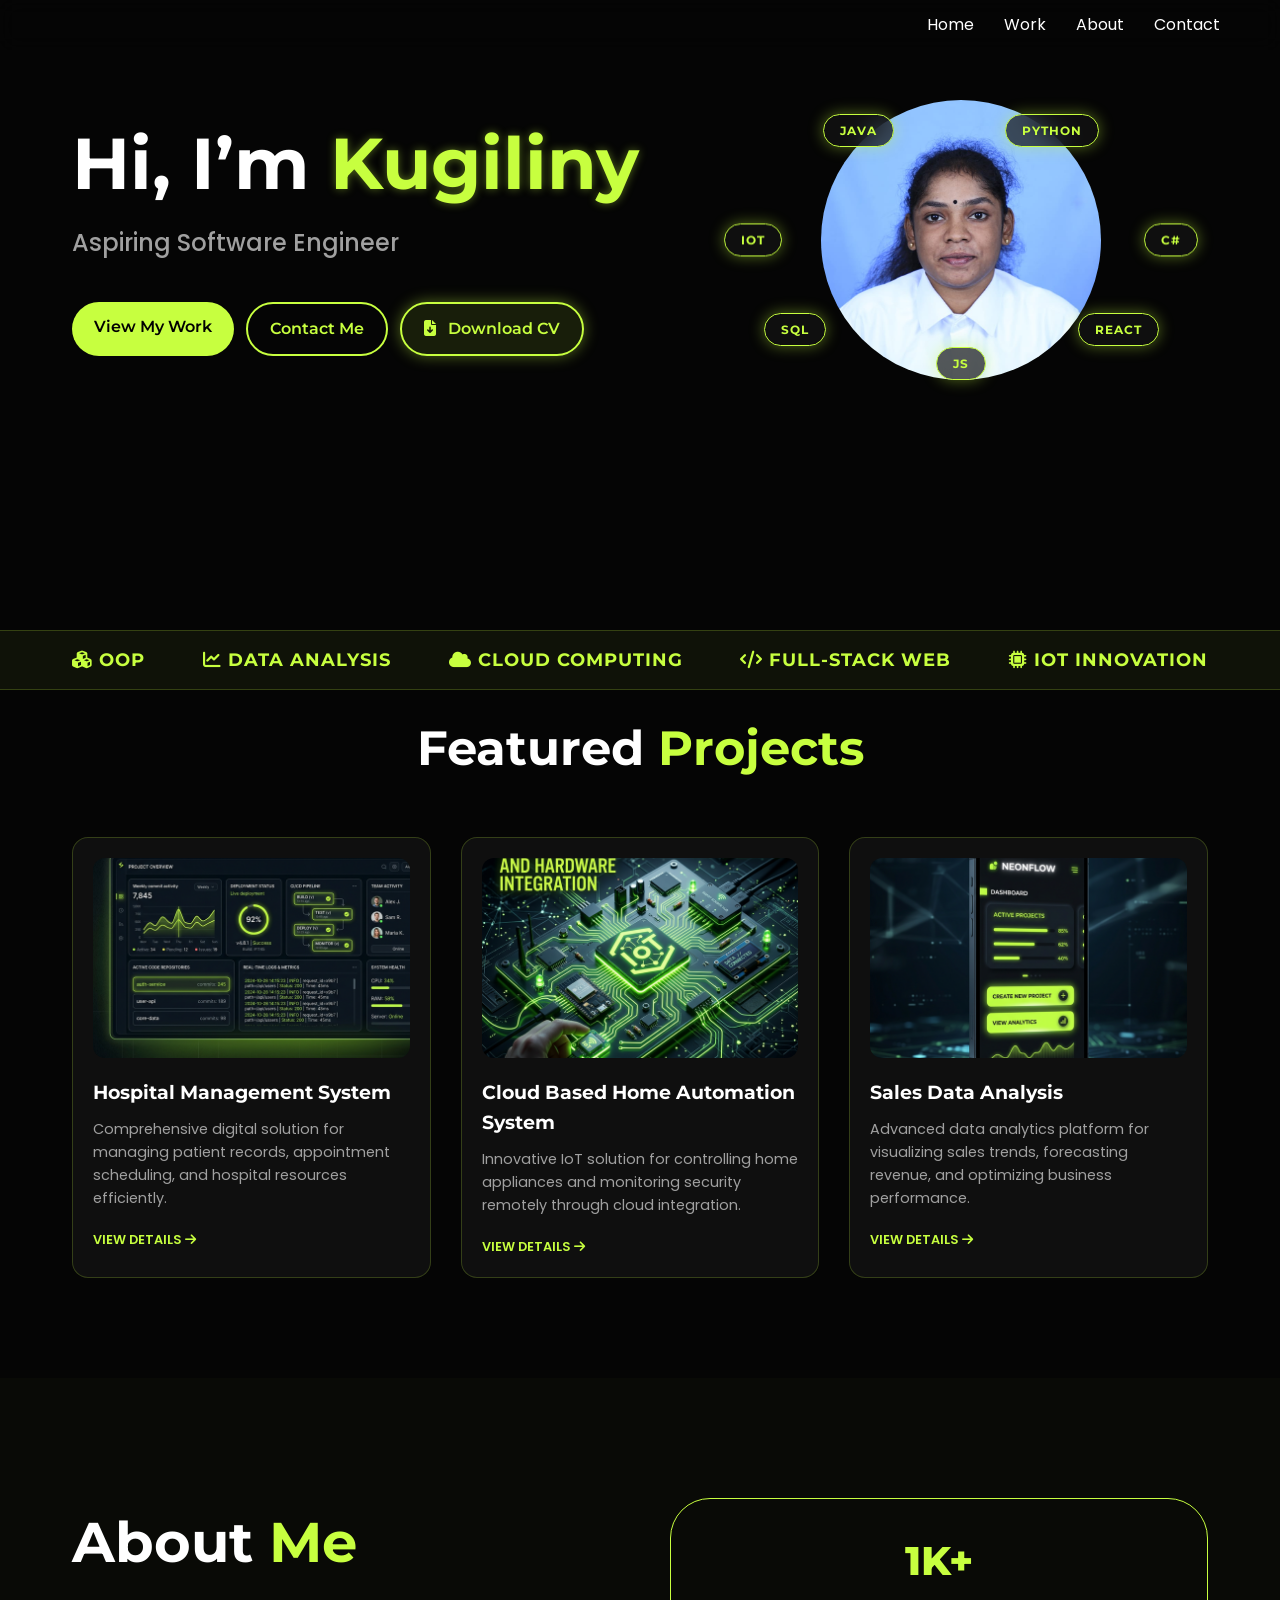
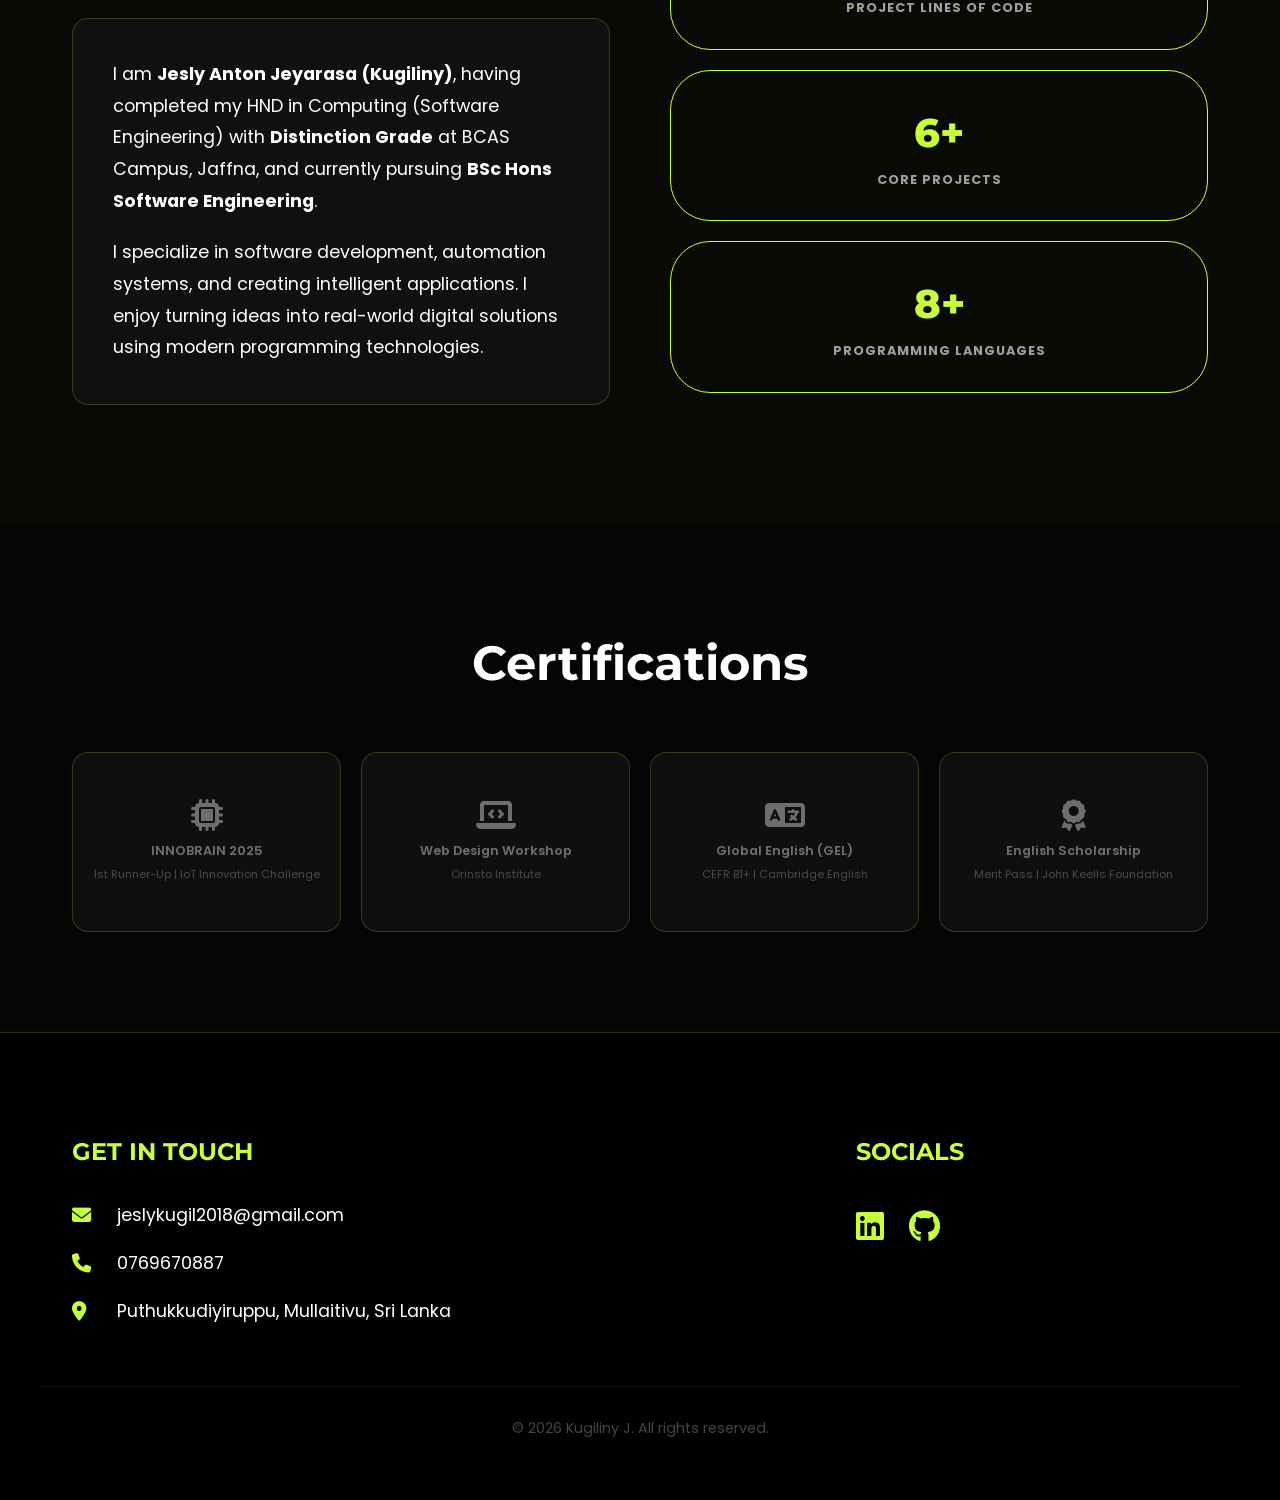
==== commit d138efdd: "style: aggressively minimize vertical space for better mobile/phone view" ====
--- a/index.html
+++ b/index.html
@@ -32,7 +32,7 @@
 
     <!-- Hero Section -->
     <section id="home" class="hero"
-        style="min-height: 85vh; display: flex; align-items: flex-start; padding-top: 150px; padding-bottom: 40px; position: relative; overflow: hidden;">
+        style="min-height: 70vh; display: flex; align-items: flex-start; padding-top: 100px; padding-bottom: 20px; position: relative; overflow: hidden;">
         <div class="container" style="display: grid; grid-template-columns: 1.2fr 1fr; gap: 50px; align-items: center;">
             <div class="hero-content reveal">
                 <h1 style="font-size: 4.5rem; line-height: 1.1; margin-bottom: 20px;">Hi, I’m <span class="glow-text"
@@ -80,7 +80,7 @@
 
     <!-- Skill Bar -->
     <div class="skill-bar"
-        style="background: rgba(199, 255, 63, 0.05); border-top: 1px solid var(--glass-border); border-bottom: 1px solid var(--glass-border); padding: 25px 0;">
+        style="background: rgba(199, 255, 63, 0.05); border-top: 1px solid var(--glass-border); border-bottom: 1px solid var(--glass-border); padding: 15px 0;">
         <div class="container"
             style="display: flex; justify-content: space-between; align-items: center; color: var(--accent-color); font-weight: 700; font-family: var(--font-heading); font-size: 1.1rem; text-transform: uppercase; letter-spacing: 1px;">
             <div class="skill-item"><i class="fas fa-cubes"></i> OOP</div>
@@ -92,7 +92,7 @@
     </div>
 
     <!-- Featured Projects -->
-    <section id="projects" style="padding-top: 40px;">
+    <section id="projects" style="padding-top: 20px;">
         <div class="container">
             <h2 style="font-size: 3rem; margin-bottom: 50px; text-align: center;">Featured <span
                     style="color: var(--accent-color);">Projects</span></h2>
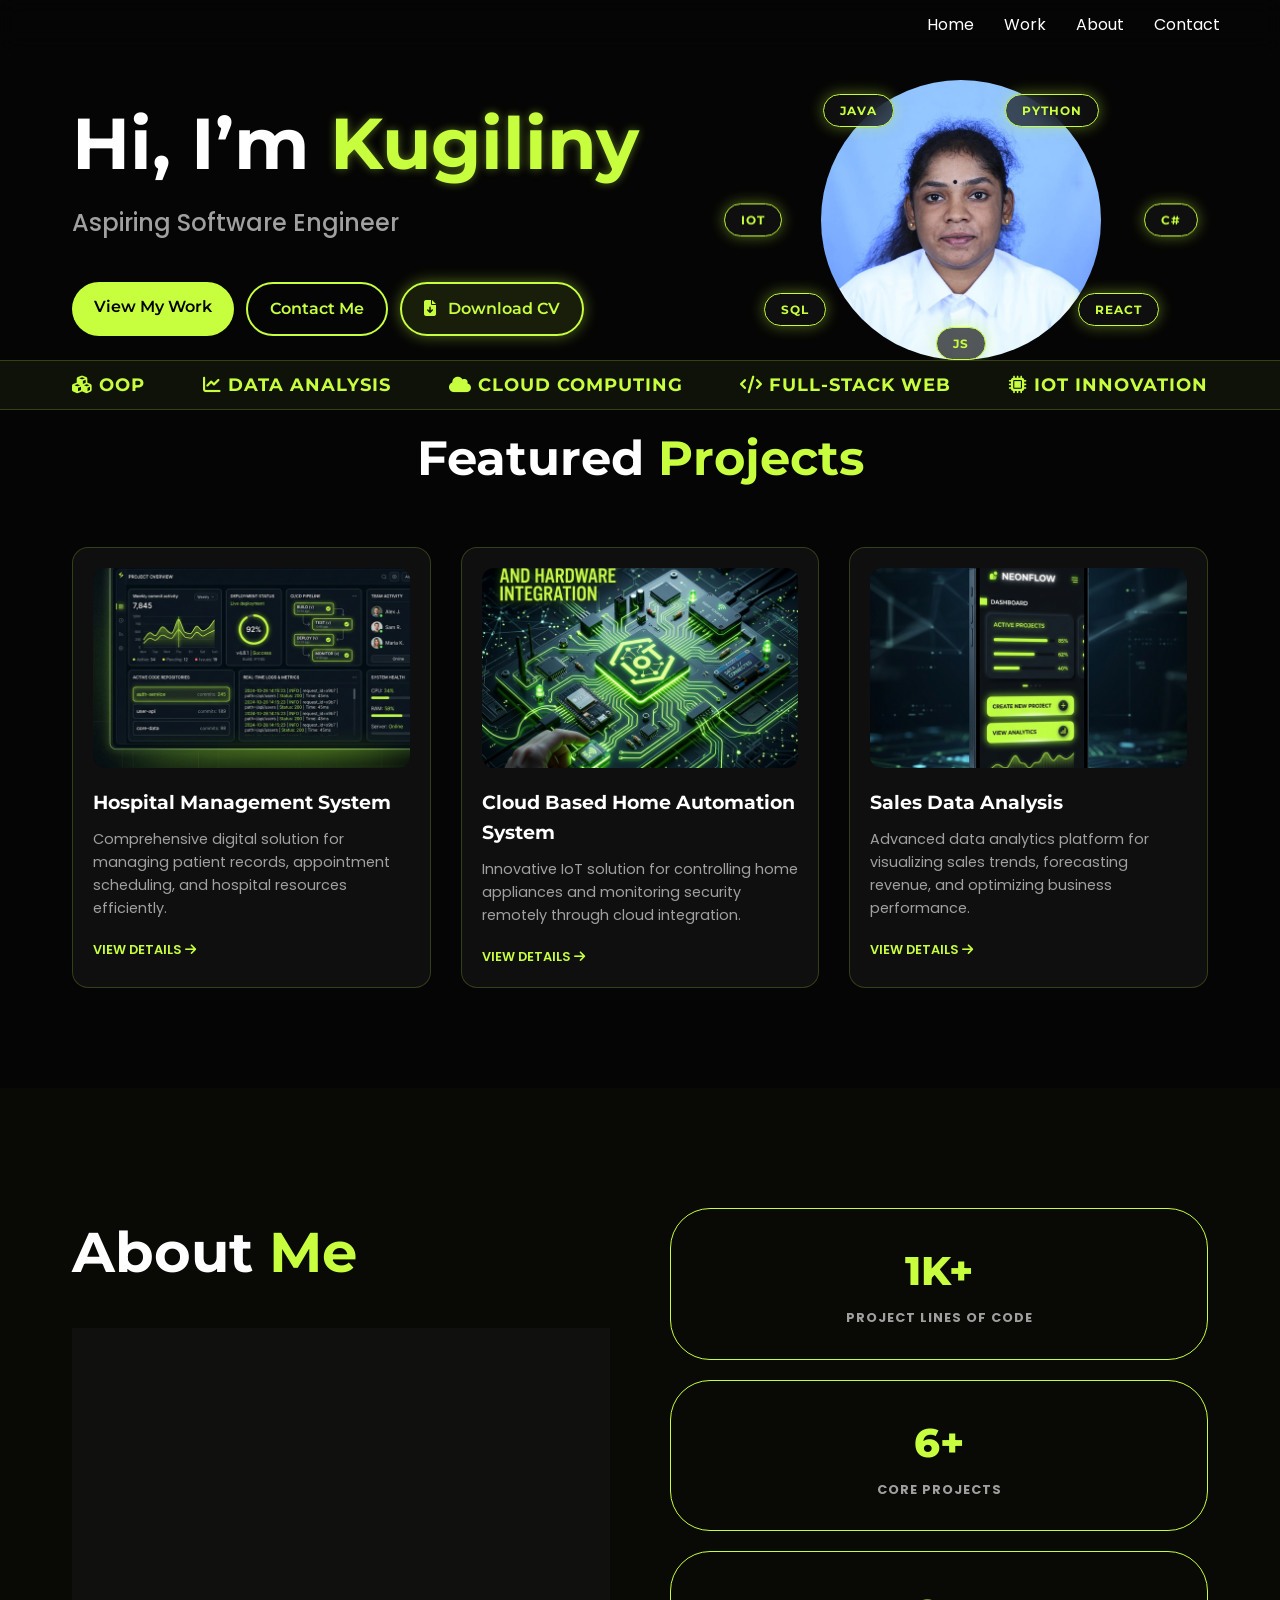
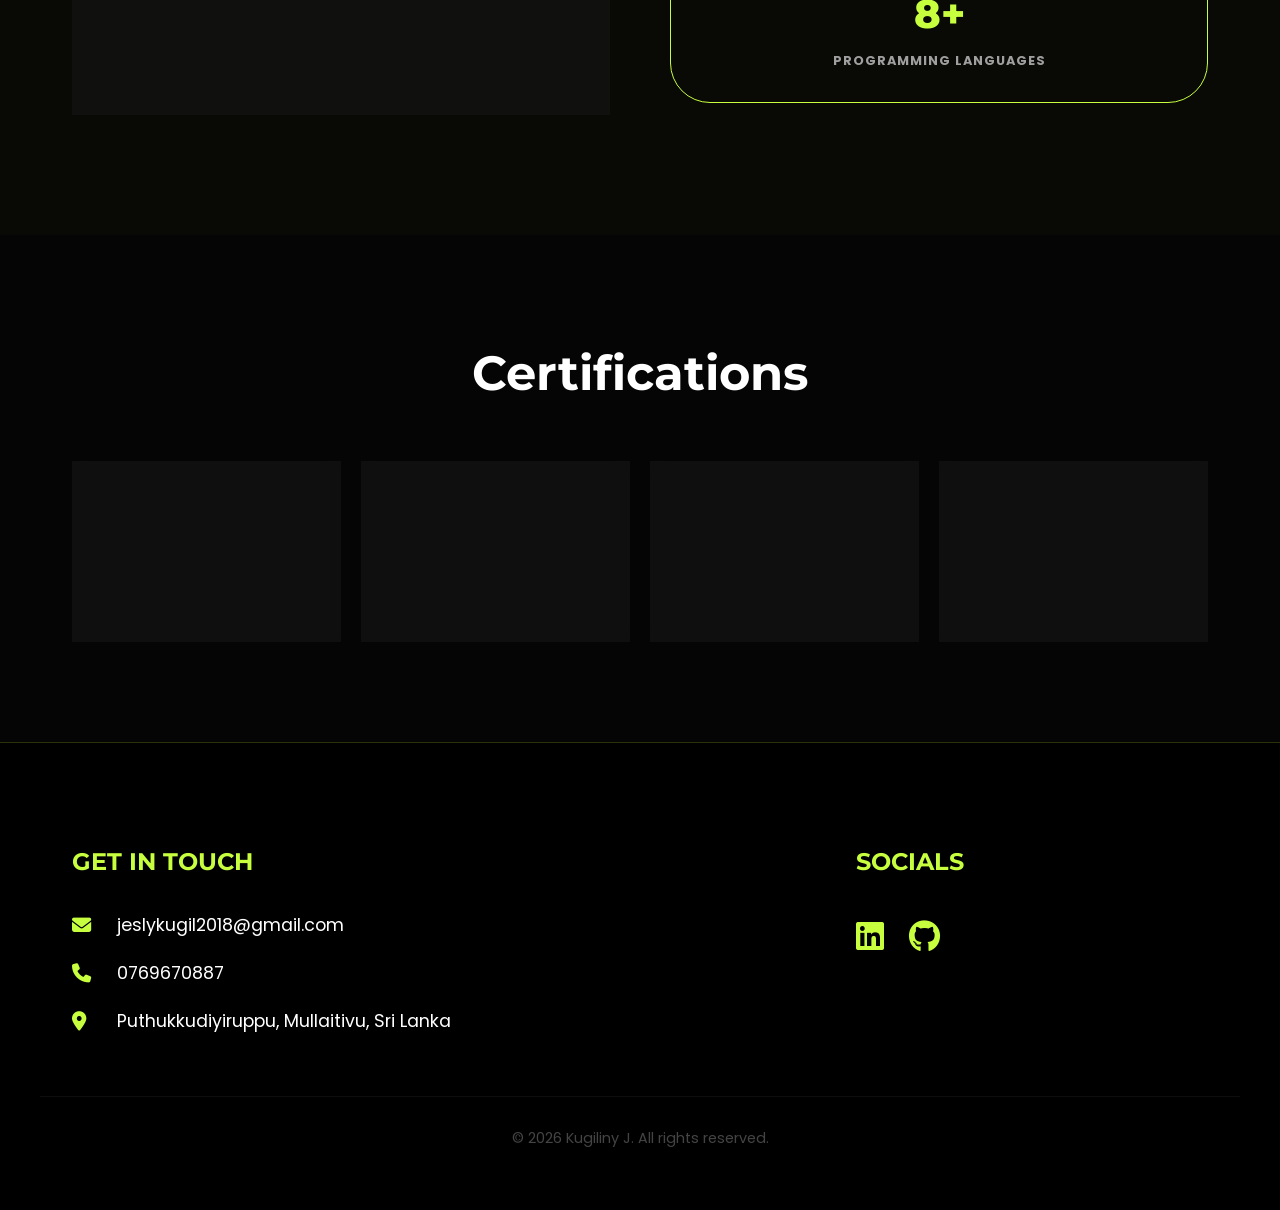
==== commit 1d13877c: "style: final vertical space reduction (remove min-height and tighten paddings) for compact device vi" ====
--- a/index.html
+++ b/index.html
@@ -32,7 +32,7 @@
 
     <!-- Hero Section -->
     <section id="home" class="hero"
-        style="min-height: 70vh; display: flex; align-items: flex-start; padding-top: 100px; padding-bottom: 20px; position: relative; overflow: hidden;">
+        style="display: flex; align-items: flex-start; padding-top: 80px; padding-bottom: 0px; position: relative; overflow: hidden;">
         <div class="container" style="display: grid; grid-template-columns: 1.2fr 1fr; gap: 50px; align-items: center;">
             <div class="hero-content reveal">
                 <h1 style="font-size: 4.5rem; line-height: 1.1; margin-bottom: 20px;">Hi, I’m <span class="glow-text"
@@ -80,7 +80,7 @@
 
     <!-- Skill Bar -->
     <div class="skill-bar"
-        style="background: rgba(199, 255, 63, 0.05); border-top: 1px solid var(--glass-border); border-bottom: 1px solid var(--glass-border); padding: 15px 0;">
+        style="background: rgba(199, 255, 63, 0.05); border-top: 1px solid var(--glass-border); border-bottom: 1px solid var(--glass-border); padding: 10px 0;">
         <div class="container"
             style="display: flex; justify-content: space-between; align-items: center; color: var(--accent-color); font-weight: 700; font-family: var(--font-heading); font-size: 1.1rem; text-transform: uppercase; letter-spacing: 1px;">
             <div class="skill-item"><i class="fas fa-cubes"></i> OOP</div>
@@ -92,7 +92,7 @@
     </div>
 
     <!-- Featured Projects -->
-    <section id="projects" style="padding-top: 20px;">
+    <section id="projects" style="padding-top: 10px;">
         <div class="container">
             <h2 style="font-size: 3rem; margin-bottom: 50px; text-align: center;">Featured <span
                     style="color: var(--accent-color);">Projects</span></h2>
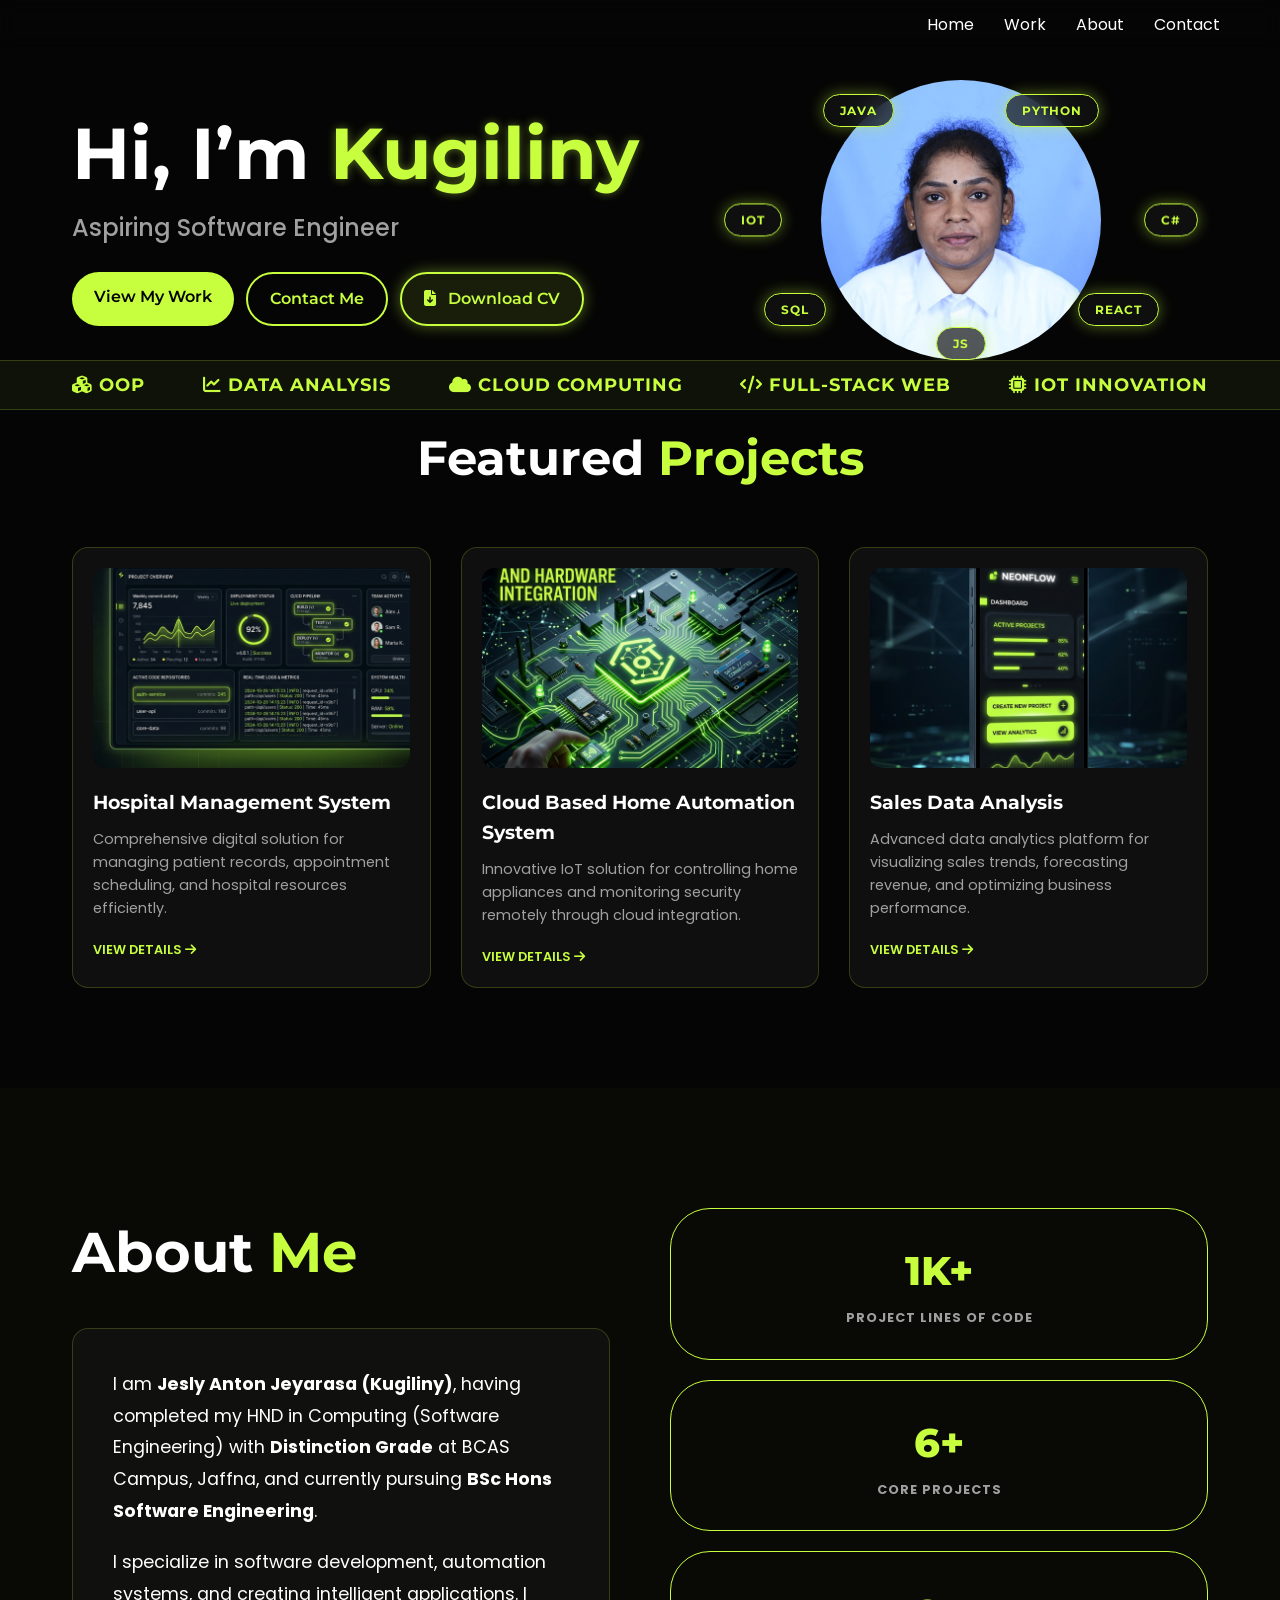
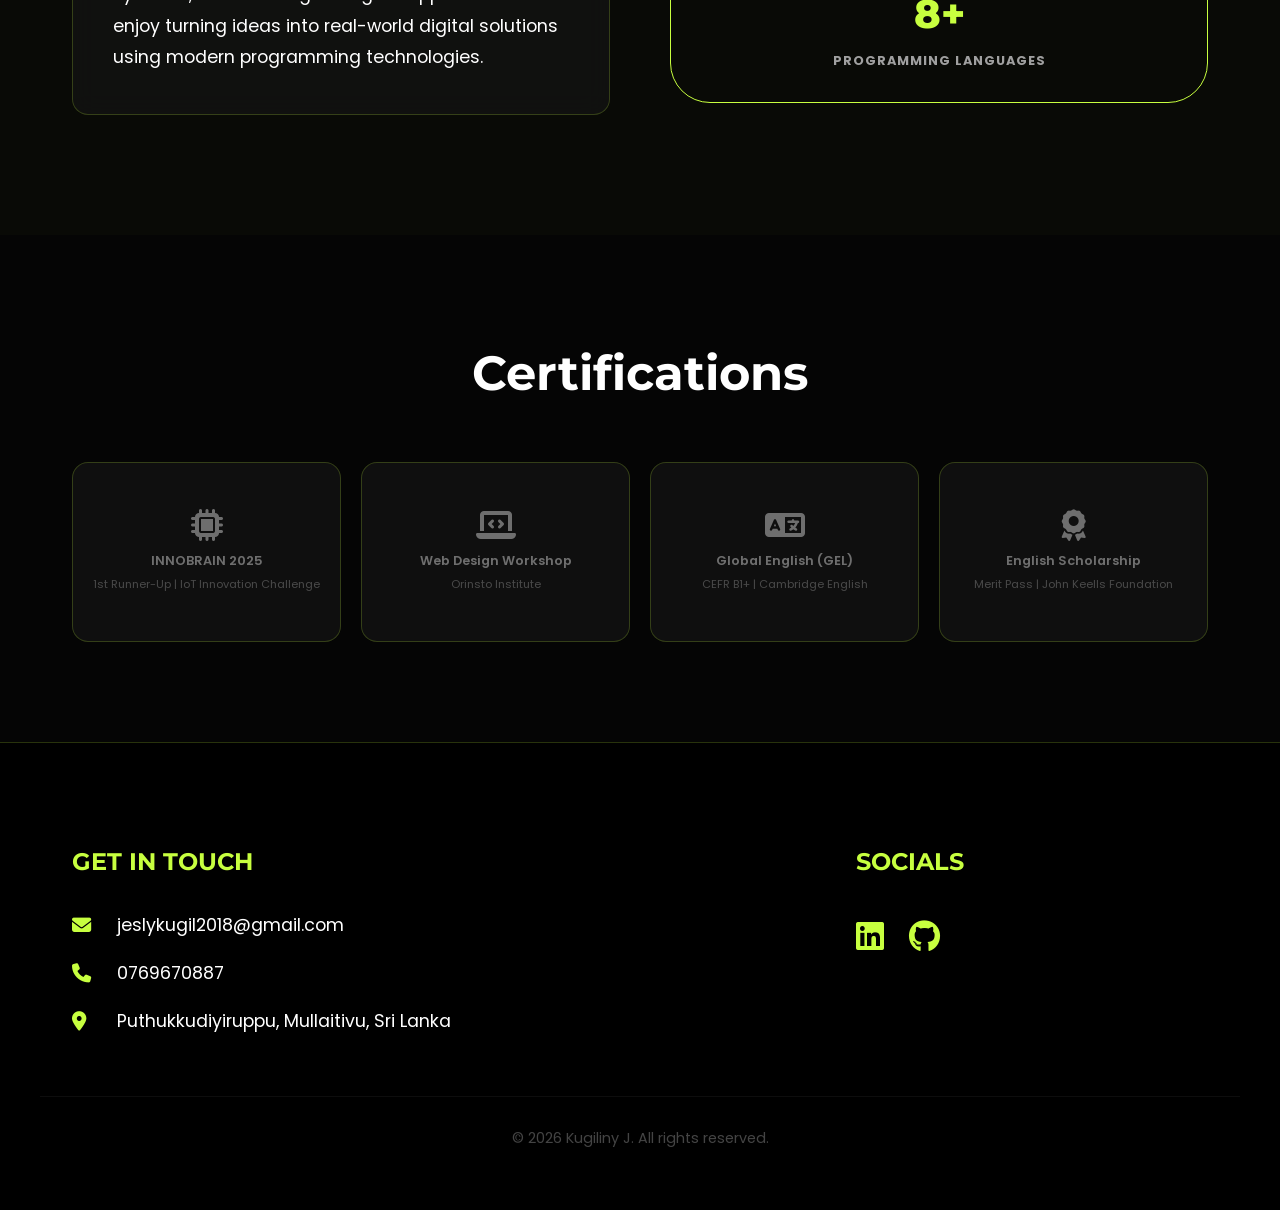
==== commit b9033bd9: "style: fix HTML structure and reduce margins to eliminate vertical space" ====
--- a/index.html
+++ b/index.html
@@ -35,9 +35,9 @@
         style="display: flex; align-items: flex-start; padding-top: 80px; padding-bottom: 0px; position: relative; overflow: hidden;">
         <div class="container" style="display: grid; grid-template-columns: 1.2fr 1fr; gap: 50px; align-items: center;">
             <div class="hero-content reveal">
-                <h1 style="font-size: 4.5rem; line-height: 1.1; margin-bottom: 20px;">Hi, I’m <span class="glow-text"
+                <h1 style="font-size: 4.5rem; line-height: 1.1; margin-bottom: 15px;">Hi, I’m <span class="glow-text"
                         style="color: var(--accent-color);">Kugiliny</span></h1>
-                <p style="font-size: 1.5rem; color: var(--text-gray); margin-bottom: 40px; font-weight: 500;">Aspiring
+                <p style="font-size: 1.5rem; color: var(--text-gray); margin-bottom: 25px; font-weight: 500;">Aspiring
                     Software Engineer </p>
                 <div class="hero-btns" style="display: flex; gap: 12px;">
                     <a href="#projects" class="btn btn-primary">View My Work</a>
@@ -73,8 +73,6 @@
                 <div class="tech-tag glass glow-border" style="bottom: 0%; left: 50%; transform: translateX(-50%);">JS
                 </div>
             </div>
-        </div>
-        </div>
         </div>
     </section>
 
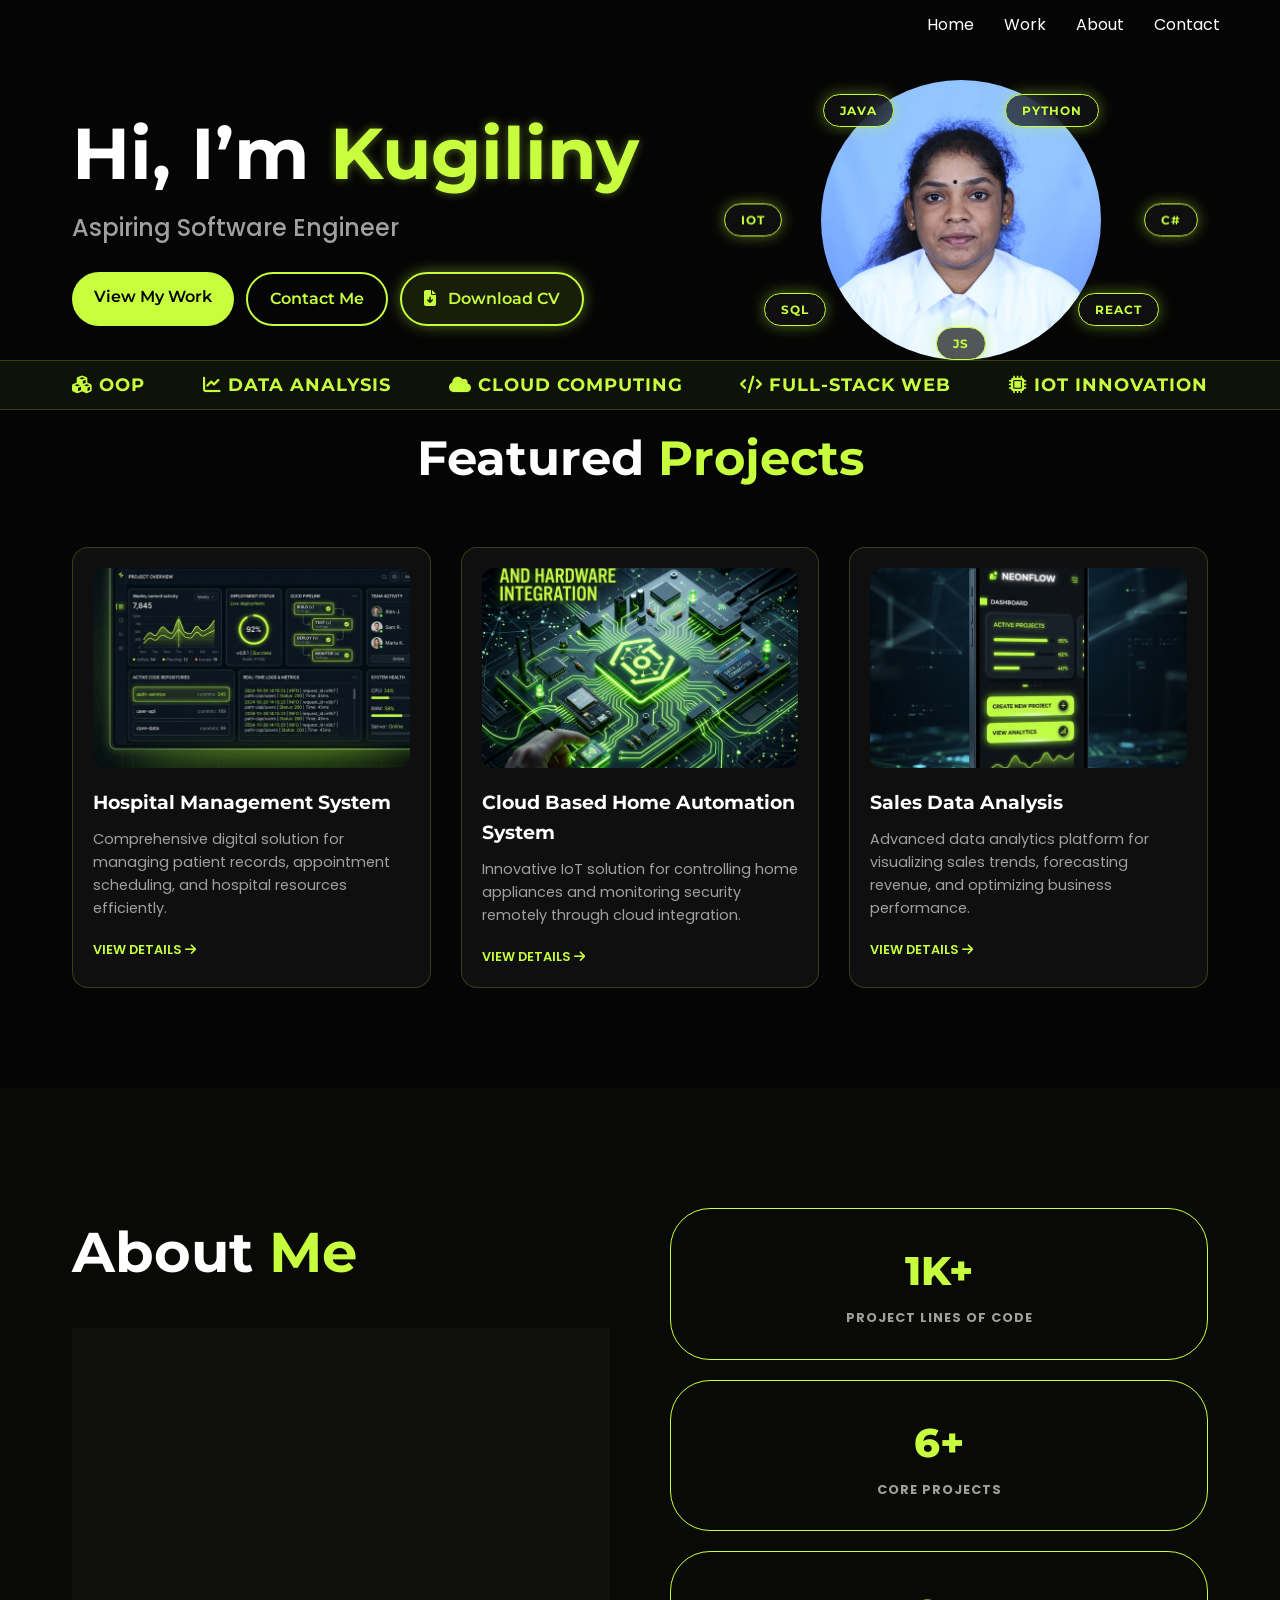
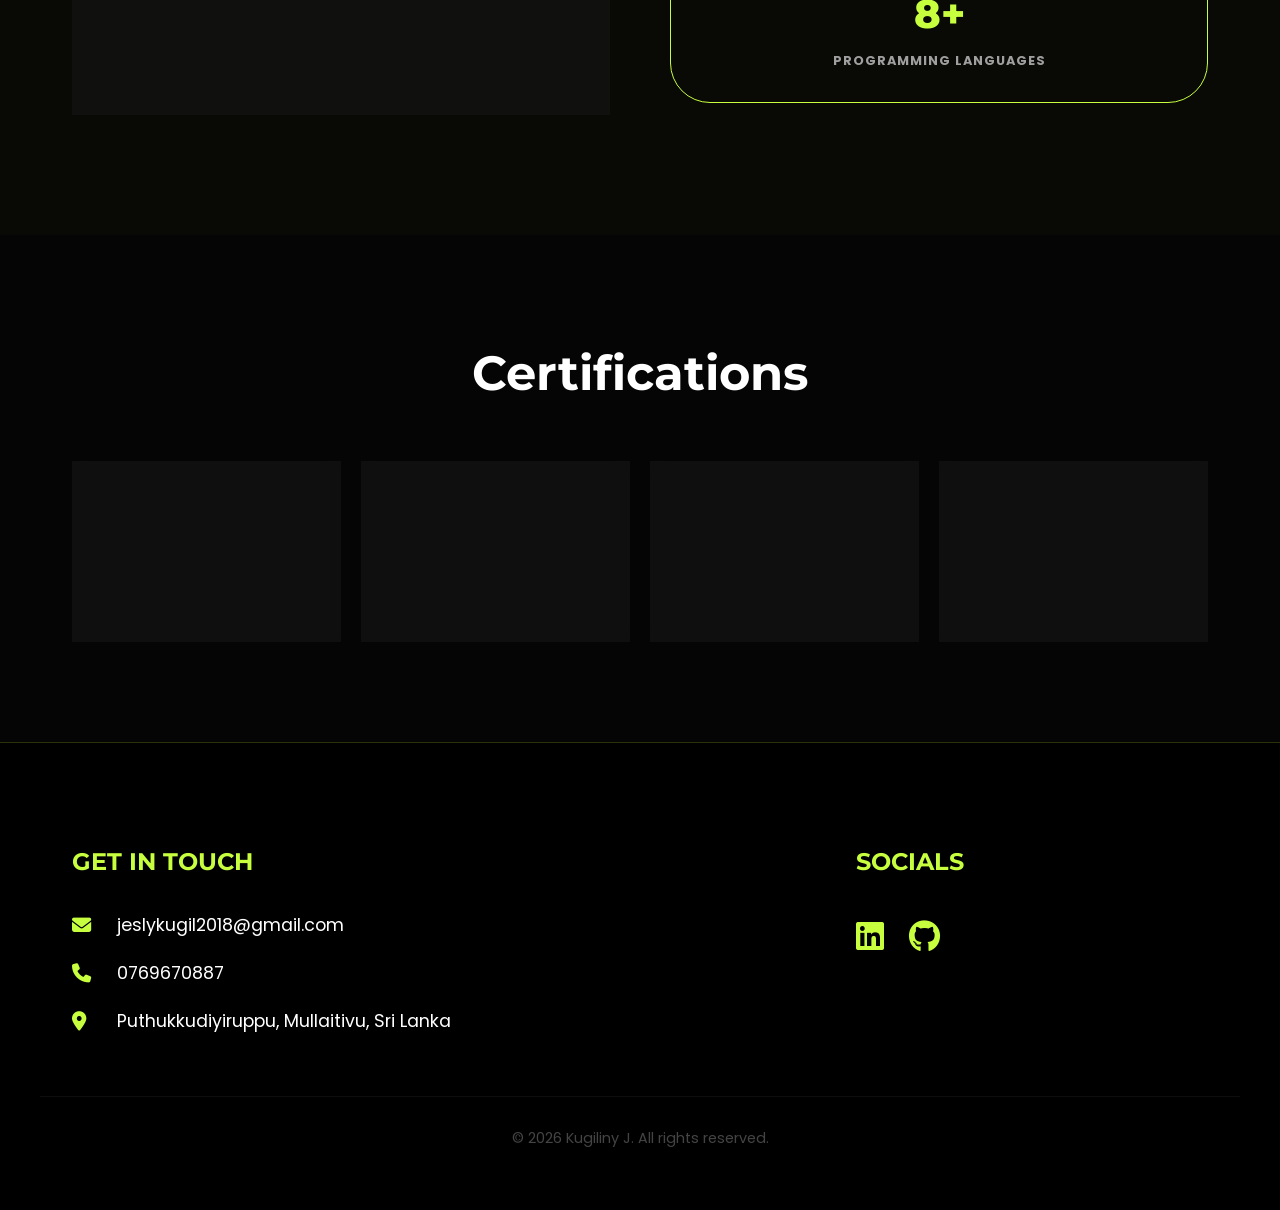
==== commit e64dfff8: "style: implement differential spacing (100vh hero for laptop, compact for phone/portrait)" ====
--- a/index.html
+++ b/index.html
@@ -31,8 +31,7 @@
     </nav>
 
     <!-- Hero Section -->
-    <section id="home" class="hero"
-        style="display: flex; align-items: flex-start; padding-top: 80px; padding-bottom: 0px; position: relative; overflow: hidden;">
+    <section id="home" class="hero">
         <div class="container" style="display: grid; grid-template-columns: 1.2fr 1fr; gap: 50px; align-items: center;">
             <div class="hero-content reveal">
                 <h1 style="font-size: 4.5rem; line-height: 1.1; margin-bottom: 15px;">Hi, I’m <span class="glow-text"
--- a/style.css
+++ b/style.css
@@ -102,6 +102,35 @@
 
 section {
     padding: 100px 0;
+}
+
+/* Hero Section */
+.hero {
+    min-height: 100vh;
+    display: flex;
+    align-items: flex-start;
+    padding-top: 150px;
+    padding-bottom: 50px;
+    position: relative;
+    overflow: hidden;
+}
+
+/* Portrait / Mobile View - Aggressive Space Removal */
+@media (max-aspect-ratio: 13/9),
+(orientation: portrait) {
+    .hero {
+        min-height: auto;
+        padding-top: 80px;
+        padding-bottom: 0px;
+    }
+
+    .skill-bar {
+        padding: 10px 0 !important;
+    }
+
+    #projects {
+        padding-top: 10px !important;
+    }
 }
 
 /* Animations */
